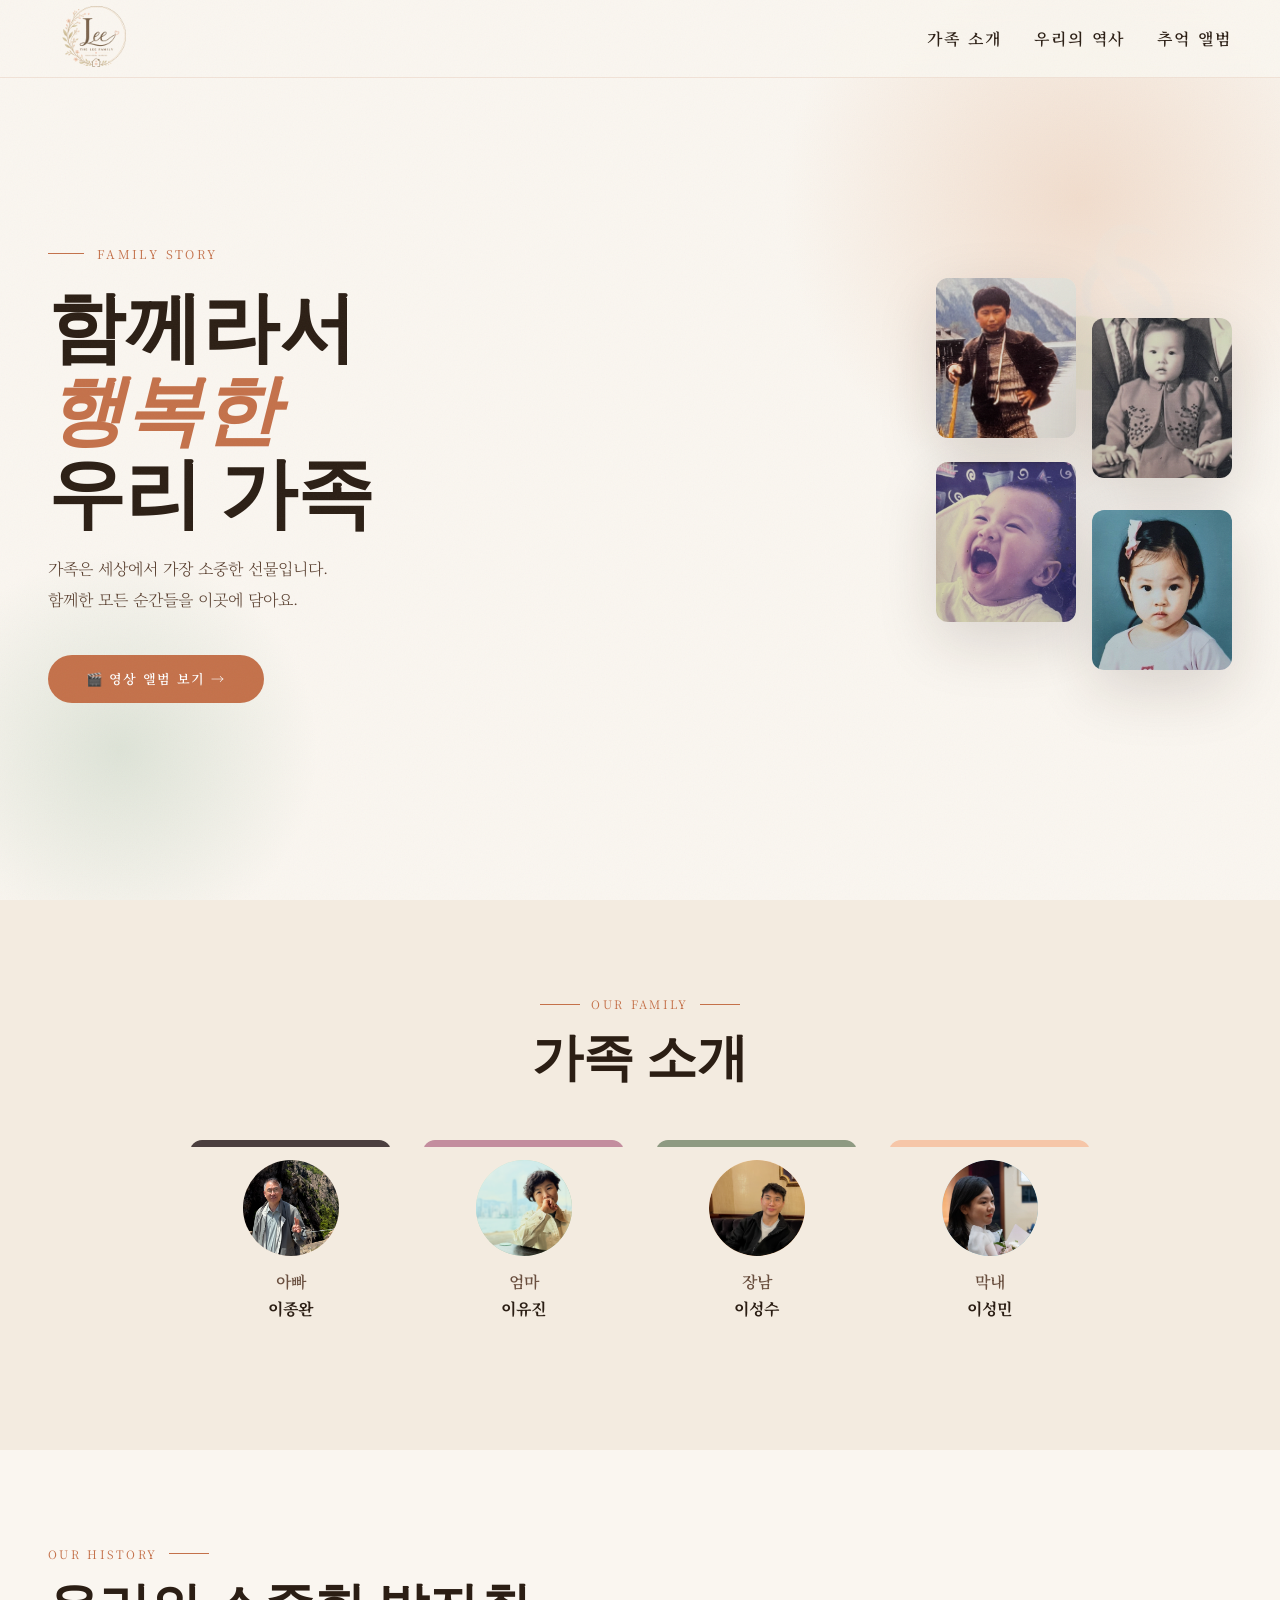
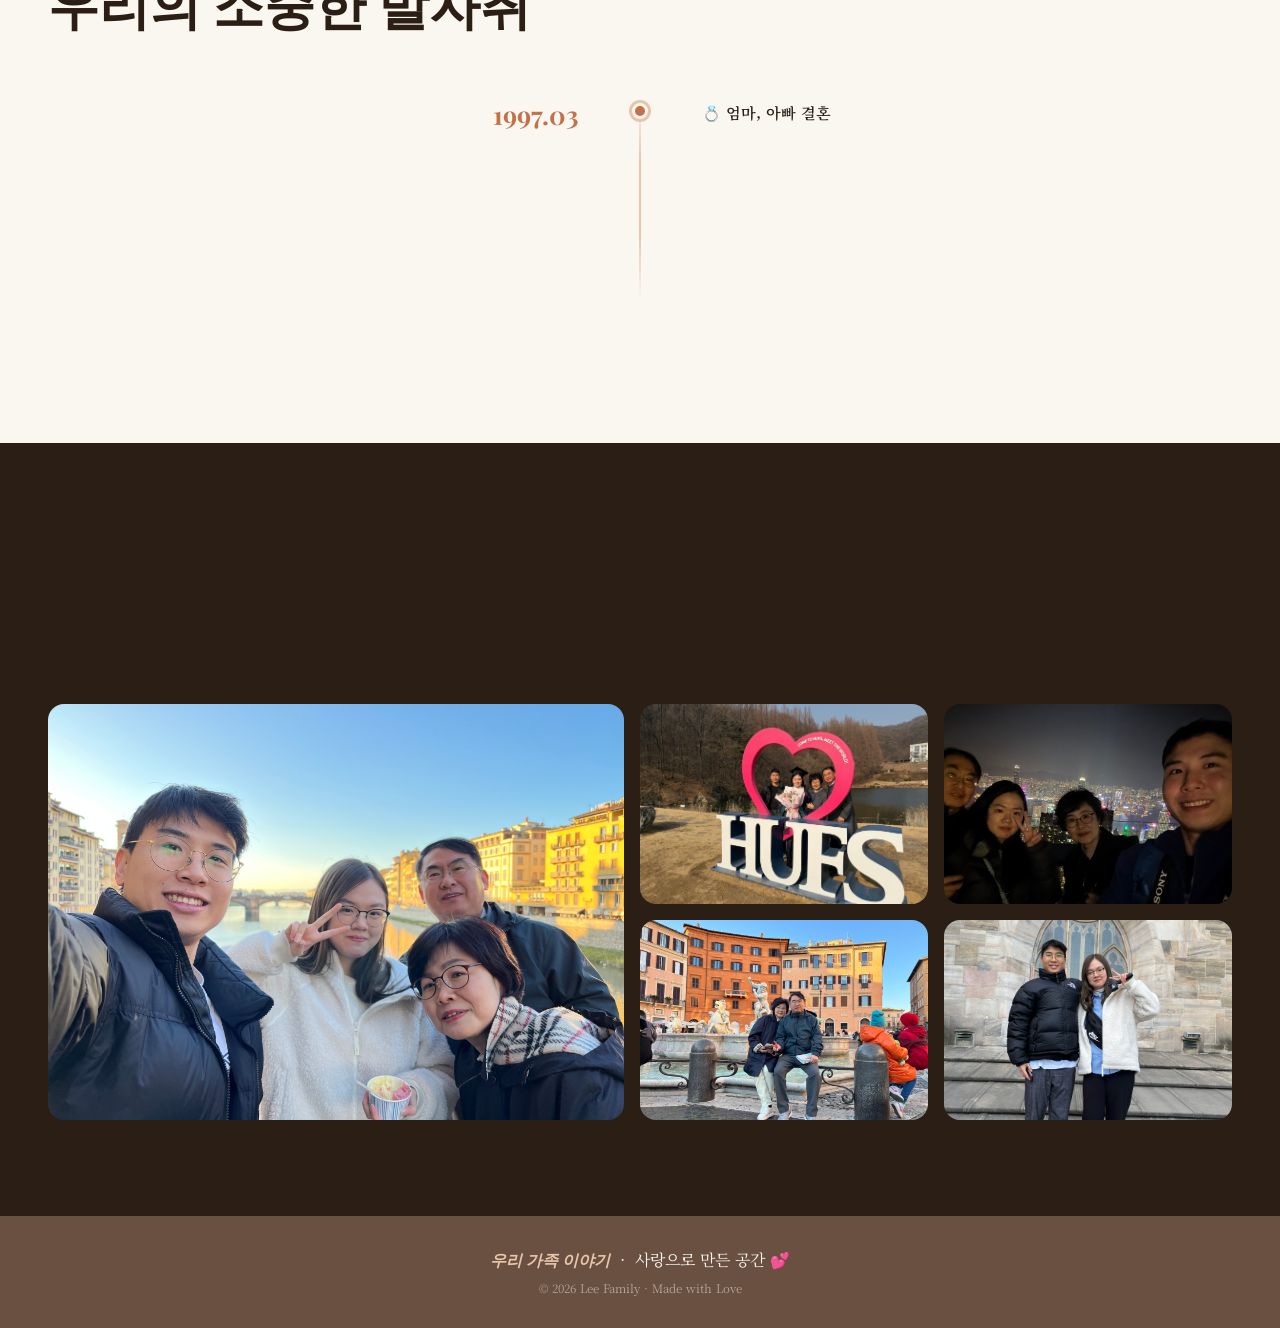
==== index.html @ 1b3b9b0c "modify mobile size" ====
<!DOCTYPE html>
<html lang="ko">
<head>
  <meta charset="UTF-8" />
  <meta name="viewport" content="width=device-width, initial-scale=1.0"/>
  <title>우리 가족 이야기</title>
  <link rel="icon" href="/img/logo2.png" type="image/png">
  <link href="https://fonts.googleapis.com/css2?family=Playfair+Display:ital,wght@0,400;0,700;1,400&family=Noto+Serif+KR:wght@300;400;600&family=DM+Serif+Display:ital@0;1&display=swap" rel="stylesheet"/>
  <link rel="stylesheet" href="./css/style.css"/>
</head>
<body>

<!-- NAV -->
<nav>
  <div class="nav-logo">
    <a href=""><img src="img/logo_outline.png" alt="우리 가족 이야기 로고" class="nav-logo-img"></a>
  </div>
  <ul class="nav-links">
    <li><a href="#members">가족 소개</a></li>
    <li><a href="#timeline">우리의 역사</a></li>
    <li><a href="#gallery">추억 앨범</a></li>
  </ul>
</nav>

<!-- HERO -->
<section id="hero">
  <div class="hero-bg-circle c1"></div>
  <div class="hero-bg-circle c2"></div>
  <span class="leaf" style="top:20%;right:5%;transform:rotate(30deg)">🍃</span>

  <div class="hero-text">
    <div class="hero-eyebrow">Family Story</div>
    <h1 class="hero-title">함께라서<br><em>행복한</em><br>우리 가족</h1>
    <p class="hero-desc">가족은 세상에서 가장 소중한 선물입니다.<br>함께한 모든 순간들을 이곳에 담아요.</p>
    <a href="album.html" class="btn-primary">🎬 영상 앨범 보기 →</a>
  </div>

  <div class="hero-visual">
    <div class="photo-card">
      <img src="img/1_young.png" alt="아빠" class="hero-photo">
    </div>
    <div class="photo-card">
      <img src="img/2_young.png" alt="엄마" class="hero-photo">
    </div>
    <div class="photo-card">
      <img src="img/3_young.png" alt="오빠" class="hero-photo">
    </div>
    <div class="photo-card">
      <img src="img/4_young.png" alt="나" class="hero-photo">
    </div>
  </div>
</section>

<!-- MEMBERS -->
<section id="members">
  <div class="members-header reveal">
    <div class="section-eyebrow">Our Family</div>
    <h2 class="section-title">가족 소개</h2>
  </div>
  <div class="members-grid">
    <div class="member-card reveal">
      <div class="member-avatar av-1">
        <img src="img/1_old.png" alt="">
      </div>
      <div class="member-role">아빠</div>
      <div class="member-name">이종완</div>
      <div class="member-bio">음악을 좋아해요 🎵</div>
    </div>
    <div class="member-card reveal">
      <div class="member-avatar av-2">
        <img src="img/2_old.png" alt="">
      </div>
      <div class="member-role">엄마</div>
      <div class="member-name">이유진</div>
      <div class="member-bio">수사극을 좋아해요 🕵🏻‍♀️</div>
    </div>
    <div class="member-card reveal">
      <div class="member-avatar av-3">
        <img src="img/3_old.png" alt="">
      </div>
      <div class="member-role">장남</div>
      <div class="member-name">이성수</div>
      <div class="member-bio">운동을 좋아해요 🥋</div>
    </div>
    <div class="member-card reveal">
      <div class="member-avatar av-4">
        <img src="img/4_old.png" alt="">
      </div>
      <div class="member-role">막내</div>
      <div class="member-name">이성민</div>
      <div class="member-bio">게임을 좋아해요 🎮</div>
    </div>
  </div>
</section>

<!-- TIMELINE -->
<section id="timeline">
  <div class="timeline-header reveal">
    <div class="section-eyebrow">Our History</div>
    <h2 class="section-title">우리의 소중한 발자취</h2>
  </div>
<div class="timeline-list">
  <div class="tl-item">
    <div class="tl-left"><div class="tl-year">1997.03</div></div>
    <div class="tl-center"><div class="tl-dot"></div></div>
    <div class="tl-right"><div class="tl-title">💍 엄마, 아빠 결혼</div></div>
  </div>

  <div class="tl-item">
    <div class="tl-left"><div class="tl-year">1997.12</div></div>
    <div class="tl-center"><div class="tl-dot"></div></div>
    <div class="tl-right"><div class="tl-title">👦🏻 이성수 탄생</div></div>
  </div>

  <div class="tl-item">
    <div class="tl-left"><div class="tl-year">2001.08</div></div>
    <div class="tl-center"><div class="tl-dot"></div></div>
    <div class="tl-right"><div class="tl-title">👧🏻 이성민 탄생</div></div>
  </div>

</div>
</section>

<!-- GALLERY -->
<section id="gallery">
  <div class="gallery-header reveal">
    <div class="section-eyebrow">Memories</div>
    <h2 class="section-title" style="color:var(--cream)">추억 앨범</h2>
    <a href="album.html" class="btn-album">🎬 영상 앨범 보기 →</a>
  </div>
  <div class="gallery-grid">
    <div class="gallery-item g1">
      <div class="gallery-ph">
        <img src="/img/family.jpeg" alt="">
      </div>
    </div>
    <div class="gallery-item g2">
      <div class="gallery-ph">
        <img src="/img/family2.jpeg" alt="">
      </div>
    </div>
    <div class="gallery-item g3">
      <div class="gallery-ph">
        <img src="/img/family3.jpeg" alt="">
      </div>
    </div>
    <div class="gallery-item g4">
      <div class="gallery-ph">
        <img src="/img/mom_dad_2.jpeg" alt="">
      </div>
    </div>
    <div class="gallery-item g5">
      <div class="gallery-ph">
        <img src="/img/bro_me.jpeg" alt="">
      </div>
    </div>
  </div>
</section>

<!-- FOOTER -->
<footer>
  <p><strong>우리 가족 이야기</strong> &nbsp;·&nbsp; 사랑으로 만든 공간 💕</p>
  <p style="margin-top:0.5rem;font-size:0.72rem;opacity:0.5">© 2026 Lee Family · Made with Love</p>
</footer>

<script src="./js/script.js"></script>
</body>
</html>
---- css/style.css ----
/* ──────────────────────────────────────────
   style.css  |  우리 가족 이야기
   ────────────────────────────────────────── */

/* ── CSS 변수 (색상 팔레트) ── */
:root {
  --cream:      #faf6f0;
  --warm:       #f3ebe0;
  --terracotta: #c4714a;
  --amber:      #d4945a;
  --forest:     #3a5c44;
  --deep:       #2b1e14;
  --blush:      #e8c4aa;
  --sage:       #8aab8e;
  --gold:       #b8924a;
}

/* ── 리셋 & 기본 ── */
*, *::before, *::after { box-sizing: border-box; margin: 0; padding: 0; }

html { scroll-behavior: smooth; }

body {
  background-color: var(--cream);
  color: var(--deep);
  font-family: 'Noto Serif KR', serif;
  overflow-x: hidden;
}

/* ── 노이즈 텍스처 오버레이 ── */
body::before {
  content: '';
  position: fixed; inset: 0;
  background-image: url("data:image/svg+xml,%3Csvg xmlns='http://www.w3.org/2000/svg' width='300' height='300'%3E%3Cfilter id='n'%3E%3CfeTurbulence type='fractalNoise' baseFrequency='0.75' numOctaves='4' stitchTiles='stitch'/%3E%3C/filter%3E%3Crect width='300' height='300' filter='url(%23n)' opacity='0.04'/%3E%3C/svg%3E");
  pointer-events: none; z-index: 9999;
}

/* ────────────────────────────────
   NAV
   ──────────────────────────────── */
nav {
  position: fixed; top: 0; left: 0; right: 0; z-index: 100;
  display: flex; align-items: center; justify-content: space-between;
  padding: 1.7rem 3rem;
  background: rgba(250,246,240,0.88);
  backdrop-filter: blur(12px);
  border-bottom: 1px solid rgba(196,113,74,0.15);
}
.nav-logo {
  display: flex;
  align-items: center;
  gap: 0.6rem;
  font-family: 'Playfair Display', serif;
  font-style: italic; font-size: 1.3rem;
  color: var(--terracotta);
  letter-spacing: 0.02em;
  height: 7px;
}
.nav-links { display: flex; gap: 2rem; list-style: none; }
.nav-links a {
  font-size: 1rem; letter-spacing: 0.12em; text-transform: uppercase;
  color: var(--deep); text-decoration: none; font-weight: 600;
  transition: color 0.3s;
}
.nav-links a:hover { color: var(--terracotta); }

.nav-logo-img {
  height: 6rem;
  width: auto;
  display: block;
  object-fit: contain;
}

/* ────────────────────────────────
   HERO
   ──────────────────────────────── */
#hero {
  min-height: 100vh;
  display: grid; grid-template-columns: 1fr 1fr;
  align-items: center;
  padding: 7rem 3rem 4rem;
  position: relative; overflow: hidden;
  gap: 4rem;
}

.hero-bg-circle {
  position: absolute;
  border-radius: 50%;
  background: radial-gradient(circle, var(--blush) 0%, transparent 70%);
  opacity: 0.5;
}
.hero-bg-circle.c1 { width: 600px; height: 600px; top: -100px; right: -100px; }
.hero-bg-circle.c2 {
  width: 400px; height: 400px; bottom: -50px; left: -80px;
  background: radial-gradient(circle, var(--sage) 0%, transparent 70%);
  opacity: 0.25;
}

.hero-text { position: relative; z-index: 2; animation: fadeUp 1s ease both; }
.hero-eyebrow {
  font-size: 0.75rem; letter-spacing: 0.2em; text-transform: uppercase;
  color: var(--terracotta); margin-bottom: 1.2rem;
  display: flex; align-items: center; gap: 0.8rem;
}
.hero-eyebrow::before {
  content: ''; display: block; width: 36px; height: 1px; background: var(--terracotta);
}
.hero-title {
  font-family: 'Playfair Display', serif;
  font-size: clamp(3rem, 6vw, 5.5rem);
  line-height: 1.08; font-weight: 700;
  margin-bottom: 1.5rem;
}
.hero-title em { color: var(--terracotta); font-style: italic; }
.hero-desc {
  font-size: 1rem; line-height: 1.9; color: #5a4030;
  max-width: 420px; margin-bottom: 2.5rem; font-weight: 300;
}

.btn-primary {
  display: inline-block;
  padding: 0.9rem 2.4rem;
  background: var(--terracotta); color: white;
  border-radius: 100px; font-size: 0.82rem;
  letter-spacing: 0.1em; text-transform: uppercase;
  text-decoration: none; font-weight: 600;
  transition: background 0.3s, transform 0.2s;
}
.btn-primary:hover { background: var(--deep); transform: translateY(-2px); }

/* 사진의 세로 포커스 조정: 얼굴이 잘리지 않도록 이미지 위치를 약간 위로 당깁니다 */
.hero-visual .hero-photo,
.photo-card img {
  object-fit: cover;
  object-position: center 10%;
  transition: object-position 0.25s ease;
}
/* hero-visual 이미지 스타일 */
.hero-visual .photo-card { overflow: hidden; border-radius: 12px; }
.hero-visual .hero-photo {
  display: block;
  width: 100%;
  height: 100%;
  /* object-fit: cover; */
  max-height: 160px; /* 네비/레이아웃에 맞춰 조정 */
}
/* 필요하면 card 크기 조정 (예) */
.hero-visual .photo-card { width: 140px; height: 160px; }
@media (max-width:600px){
  .hero-visual .photo-card{ width: 110px; height: 130px; }
}
/* 히어로 사진 그리드 */
.hero-visual {
  position: relative; z-index: 2;
  animation: fadeUp 1s 0.2s ease both;
  display: grid; grid-template-columns: 1fr 1fr; gap: 1rem;
  max-width: 480px; justify-self: end;
}
.photo-card {
  border-radius: 20px; overflow: hidden;
  aspect-ratio: 3/4;
  position: relative;
  box-shadow: 0 20px 60px rgba(43,30,20,0.15);
}
.photo-card:nth-child(2) { margin-top: 2.5rem; }
.photo-card:nth-child(3) { margin-top: -2rem; }
.photo-card:nth-child(4) { margin-top: 1rem; }

.photo-placeholder {
  width: 100%; height: 100%;
  display: flex; flex-direction: column;
  align-items: center; justify-content: center;
  gap: 0.5rem; padding: 1rem; text-align: center;
  cursor: pointer; transition: transform 0.3s;
}
.photo-placeholder:hover { transform: scale(1.02); }
.photo-placeholder .icon { font-size: 2rem; }
.photo-placeholder .label {
  font-size: 0.72rem; letter-spacing: 0.1em;
  text-transform: uppercase; color: rgba(255,255,255,0.85);
  font-weight: 600;
}

.pc-1 { background: linear-gradient(145deg, #c4714a, #d4945a); }
.pc-2 { background: linear-gradient(145deg, #3a5c44, #8aab8e); }
.pc-3 { background: linear-gradient(145deg, #b8924a, #e8c4aa); }
.pc-4 { background: linear-gradient(145deg, #8aab8e, #3a5c44); }

.photo-card input[type="file"] {
  position: absolute; inset: 0; opacity: 0; cursor: pointer; z-index: 3;
}
.photo-card img {
  position: absolute; inset: 0; width: 100%; height: 100%; object-fit: cover;
}

/* ────────────────────────────────
   섹션 공통
   ──────────────────────────────── */
section { padding: 6rem 3rem; }

.section-eyebrow {
  font-size: 0.72rem; letter-spacing: 0.2em; text-transform: uppercase;
  color: var(--terracotta); margin-bottom: 0.8rem;
  display: flex; align-items: center; gap: 0.7rem;
}
.section-eyebrow::after {
  content: ''; flex: 1; max-width: 40px; height: 1px; background: var(--terracotta);
}
.section-title {
  font-family: 'Playfair Display', serif;
  font-size: clamp(2rem, 4vw, 3.2rem); font-weight: 700;
  line-height: 1.15; margin-bottom: 1rem;
}

/* ────────────────────────────────
   MEMBERS (가족 소개)
   ──────────────────────────────── */
#members { background: var(--warm); }

.members-header { text-align: center; margin-bottom: 3.5rem; }
.members-header .section-eyebrow { justify-content: center; }
.members-header .section-eyebrow::after,
.members-header .section-eyebrow::before {
  content: ''; flex: 1; max-width: 40px; height: 1px; background: var(--terracotta);
}

.members-grid {
  display: grid; grid-template-columns: repeat(auto-fit, minmax(200px, 1fr));
  gap: 2rem; max-width: 900px; margin: 0 auto;
}

/* 멤버 카드: 사진으로 대체, hover 시 설명(여기서는 .member-bio)을 아래에서 슬라이드 업하여 표시 */
.member-card { position: relative; overflow: hidden; border-radius: 12px; padding: 1.25rem 1rem 1.5rem; transition: transform .18s ease; }
.member-avatar {
  width: 96px;
  height: 96px;
  border-radius: 50%;
  margin: 0 auto 0.9rem;
  position: relative;
  overflow: hidden;
  display: flex;
  align-items: center;
  justify-content: center;
}

.member-avatar img {
  position: absolute;
  inset: 0;
  width: 100%;
  height: 100%;
  object-fit: cover;
  /* 얼굴이 잘리지 않도록 세로 포지션을 아래로 이동 */
  object-position: center 62%;
  transition: object-position .25s ease;
}

/* 모바일 조정 */
@media (max-width: 600px) {
  .member-avatar { width: 76px; height: 76px; }
  .member-avatar img { object-position: center 60%; }
}
/* 설명 오버레이 (숨김 상태에서 hover 시 나타남) */
.member-bio {
  position: absolute;
  left: 0;
  right: 0;
  bottom: 0;
  background: linear-gradient(180deg, rgba(255,255,255,0.98), rgba(255,255,255,0.95));
  color: #4a3020;
  padding: 1rem;
  font-size: 0.9rem;
  line-height: 1.5;
  transform: translateY(100%);
  opacity: 0;
  transition: transform .25s ease, opacity .25s ease;
  pointer-events: auto;
  box-shadow: 0 -8px 24px rgba(43,30,20,0.06);
}

/* Hover 동작 */
.member-card:hover { transform: translateY(-6px); }
.member-card:hover .member-bio { transform: translateY(0); opacity: 1; }

/* member-role / member-name 위치 조정 (기존 스타일과 충돌하면 필요에 따라 조정) */
.member-role { text-align: center; font-weight: 600; color: #6a5040; margin-bottom: 0.25rem; }
.member-name { text-align: center; font-weight: 700; margin-bottom: 0.6rem; }

/* 모바일/작은 화면 조정 */
@media (max-width: 600px) {
  .member-avatar { width: 72px; height: 72px; }
  .member-bio { font-size: 0.85rem; padding: 0.85rem; }
}
.member-card::before {
  content: ''; 
  position: absolute; 
  top: 0; 
  left: 0; 
  right: 0; 
  height: 7px;
}
.member-card:nth-child(1)::before { background: #4B3F3F; }
.member-card:nth-child(2)::before { background: #C38D9E; }
.member-card:nth-child(3)::before { background: #8E9A82; }
.member-card:nth-child(4)::before { background: #F6C6A8; }
.member-card:hover { transform: translateY(-8px); box-shadow: 0 20px 60px rgba(43,30,20,0.14); }


.av-1 { background: linear-gradient(135deg, #f3ebe0, #e8c4aa); }
.av-2 { background: linear-gradient(135deg, #d4f0da, #8aab8e); }
.av-3 { background: linear-gradient(135deg, #fde8d0, #d4945a); }
.av-4 { background: linear-gradient(135deg, #d0e8f0, #7aabb8); }

/* ────────────────────────────────
   TIMELINE (우리의 발자취)
   ──────────────────────────────── */
#timeline { position: relative; }
.timeline-header { margin-bottom: 4rem; }

.timeline-list { position: relative; max-width: 700px; margin: 0 auto; }
.timeline-list::before {
  content: ''; position: absolute; left: 50%; top: 0; bottom: 0;
  width: 2px;
  background: linear-gradient(to bottom, transparent, var(--blush), var(--blush), transparent);
  transform: translateX(-50%);
}

.tl-item {
  display: grid; grid-template-columns: 1fr 60px 1fr;
  align-items: start; margin-bottom: 3rem;
  opacity: 0; transform: translateY(24px);
  transition: opacity 0.5s ease, transform 0.5s ease;
  will-change: opacity, transform;
}
.tl-item.in-view,
.tl-item.visible { opacity: 1; transform: translateY(0); }

.tl-left  { text-align: right; padding-right: 2rem; padding-top: 0.3rem; }
.tl-right { padding-left: 2rem; padding-top: 0.3rem; }

.tl-center { display: flex; align-items: flex-start; justify-content: center; padding-top: 0.2rem; }
.tl-dot {
  width: 16px; height: 16px; border-radius: 50%;
  background: var(--terracotta); border: 3px solid var(--cream);
  box-shadow: 0 0 0 3px var(--blush); flex-shrink: 0; margin-top: 0.2rem;
}

.tl-year  { font-family: 'Playfair Display', serif; font-size: 1.6rem; font-weight: 700; color: var(--terracotta); line-height: 1; margin-bottom: 0.3rem; }
.tl-title { font-weight: 600; font-size: 0.95rem; margin-bottom: 0.4rem; }
.tl-desc  { font-size: 0.82rem; color: #6a5040; line-height: 1.7; font-weight: 300; }

@media (prefers-reduced-motion: reduce) {
  .tl-item { transition: none; transform: none; opacity: 1; }
}

/* ────────────────────────────────
   GALLERY (추억 앨범)
   ──────────────────────────────── */
#gallery { background: var(--deep); color: var(--cream); }
#gallery .section-eyebrow { color: var(--blush); }
#gallery .section-eyebrow::after { background: var(--blush); }

/* 영상 앨범 링크 버튼 */
.btn-album {
  display: inline-flex; align-items: center; gap: 0.4rem;
  padding: 0.55rem 1.4rem;
  margin-bottom: 1.5rem;
  border: 1.5px solid var(--blush); border-radius: 100px;
  color: var(--blush); font-size: 0.78rem;
  letter-spacing: 0.08em; text-decoration: none; font-weight: 600;
  transition: background 0.25s, color 0.25s, transform 0.2s;
  white-space: nowrap;
}
.btn-album:hover {
  background: var(--blush); color: var(--deep);
  transform: translateY(-2px);
}

.gallery-grid {
  display: grid;
  grid-template-columns: 2fr 1fr 1fr;
  grid-template-rows: 200px 200px;
  gap: 1rem;
}
.gallery-item {
  border-radius: 16px; overflow: hidden;
  position: relative;
}
.gallery-item:first-child { grid-row: 1 / 3; }

.gallery-ph {
  width: 100%; height: 100%;
  display: flex; flex-direction: column;
  align-items: center; justify-content: center; gap: 0.6rem;
  color: rgba(250,246,240,0.6); font-size: 0.75rem;
  letter-spacing: 0.1em; text-transform: uppercase; font-weight: 600;
}

/* g2 이미지: 좌/우(및 상/하) 위치를 변수로 제어 */
.gallery-item.g2 {
  --g2-pos-x: 70%; /* 기본 가로 위치 (left:0% / center:50% / right:100%) */
  --g2-pos-y: 70%;  /* 기본 세로 위치 (0% 위쪽 / 100% 아래쪽) */
}
.gallery-item.g2 img {
  object-position: var(--g2-pos-x) var(--g2-pos-y);
  transition: object-position .25s ease, transform .25s ease;
}

/* g3 이미지: 좌/우(및 상/하) 위치를 변수로 제어 */
.gallery-item.g3 {
  --g3-pos-x: 100%; /* 기본 가로 위치 (left:0% / center:50% / right:100%) */
  --g3-pos-y: 70%;  /* 기본 세로 위치 (0% 위쪽 / 100% 아래쪽) */
}
.gallery-item.g3 img {
  object-position: var(--g3-pos-x) var(--g3-pos-y);
  transition: object-position .25s ease, transform .25s ease;
}

.gallery-item.g4 {
  --g3-pos-x: 100%; /* 기본 가로 위치 (left:0% / center:50% / right:100%) */
  --g3-pos-y: 70%;  /* 기본 세로 위치 (0% 위쪽 / 100% 아래쪽) */
}
.gallery-item.g4 img {
  object-position: var(--g4-pos-x) var(--g4-pos-y);
  transition: object-position .25s ease, transform .25s ease;
}

.gallery-item.g5 {
  --g3-pos-x: 100%; /* 기본 가로 위치 (left:0% / center:50% / right:100%) */
  --g3-pos-y: 40%;  /* 기본 세로 위치 (0% 위쪽 / 100% 아래쪽) */
}
.gallery-item.g5 img {
  object-position: var(--g5-pos-x) var(--g5-pos-y);
  transition: object-position .25s ease, transform .25s ease;
}
/* 호버 약간 확대(선택) */
.gallery-item.g2:hover img { transform: scale(1.04); }
.gallery-item.g3:hover img { transform: scale(1.04); }
.gallery-item.g4:hover img { transform: scale(1.04); }
.gallery-item.g5:hover img { transform: scale(1.04); }

.gallery-item img { position: absolute; inset: 0; width: 100%; height: 100%; object-fit: cover; }

/* ────────────────────────────────
   FOOTER
   ──────────────────────────────── */
/* footer 색상 변경 */
footer {
  background: #6a5040; /* 원하면 다른 색으로 변경: #6a5040 등 */
  color: var(--cream);
  padding: 2rem 3rem;
  text-align: center;
  transition: background .2s ease, color .2s ease;
}
footer p { margin: 0; color: inherit; }
footer a { color: rgba(255,255,255,0.95); text-decoration: underline; }
footer strong { color: var(--blush); font-family: 'Playfair Display', serif; font-style: italic; }

/* ────────────────────────────────
   애니메이션
   ──────────────────────────────── */
@keyframes fadeUp {
  from { opacity: 0; transform: translateY(24px); }
  to   { opacity: 1; transform: translateY(0); }
}

.reveal {
  opacity: 0; transform: translateY(24px);
  transition: opacity 0.6s, transform 0.6s;
}
.reveal.visible { opacity: 1; transform: none; }

/* ────────────────────────────────
   장식 요소
   ──────────────────────────────── */
.leaf {
  position: absolute; opacity: 0.06; pointer-events: none;
  font-size: clamp(80px, 15vw, 160px);
  user-select: none;
}

/* ────────────────────────────────
   반응형 (모바일)
   ──────────────────────────────── */
@media (max-width: 768px) {
  nav { 
    padding: 2.2rem 1.5rem 2rem 1.5rem; 
  }
  .nav-links { display: none; }

  #hero { grid-template-columns: 1fr; padding: 6rem 1.5rem 3rem; gap: 2rem; }
  .hero-visual { justify-self: center; max-width: 340px; }

  section { padding: 4rem 1.5rem; }

    /* ── 갤러리 헤더: 제목 + 버튼 나란히 ── */
  .gallery-header {
    display: flex;
    flex-wrap: wrap;
    align-items: center;
    gap: 0.8rem;
    margin-bottom: 1.5rem;
  }
  .gallery-header .section-title {
    margin-bottom: 0;   /* 기본 하단 여백 제거 */
  }
  .btn-album {
    margin-bottom: 0;   /* 기본 하단 여백 제거 */
  }

  /* ── 갤러리: g1만 표시 ── */
  .gallery-grid {
    display: block;     /* grid 해제 */
  }
  .gallery-item {
    display: none;      /* 전부 숨기고 */
  }
  .gallery-item.g1 {
    display: block;     /* g1만 표시 */
    height: 260px;      /* 고정 높이 */
    border-radius: 16px;
  }
  .gallery-item:first-child {
    grid-row: auto;     /* 기존 grid-row 초기화 */
  }

  .timeline-list::before { left: 7px; transform: none; }
  .tl-item {
    display: flex;
    flex-direction: column;
    position: relative;
    padding-left: 2.4rem;
    margin-bottom: 2.2rem;
  }

  .tl-center {
    position: absolute;
    left: 0; top: 3px;
    padding: 0;
  }
  .tl-left  { order: 1; text-align: left; padding: 0; }
  .tl-right { order: 2; text-align: left; padding: 0; }
}
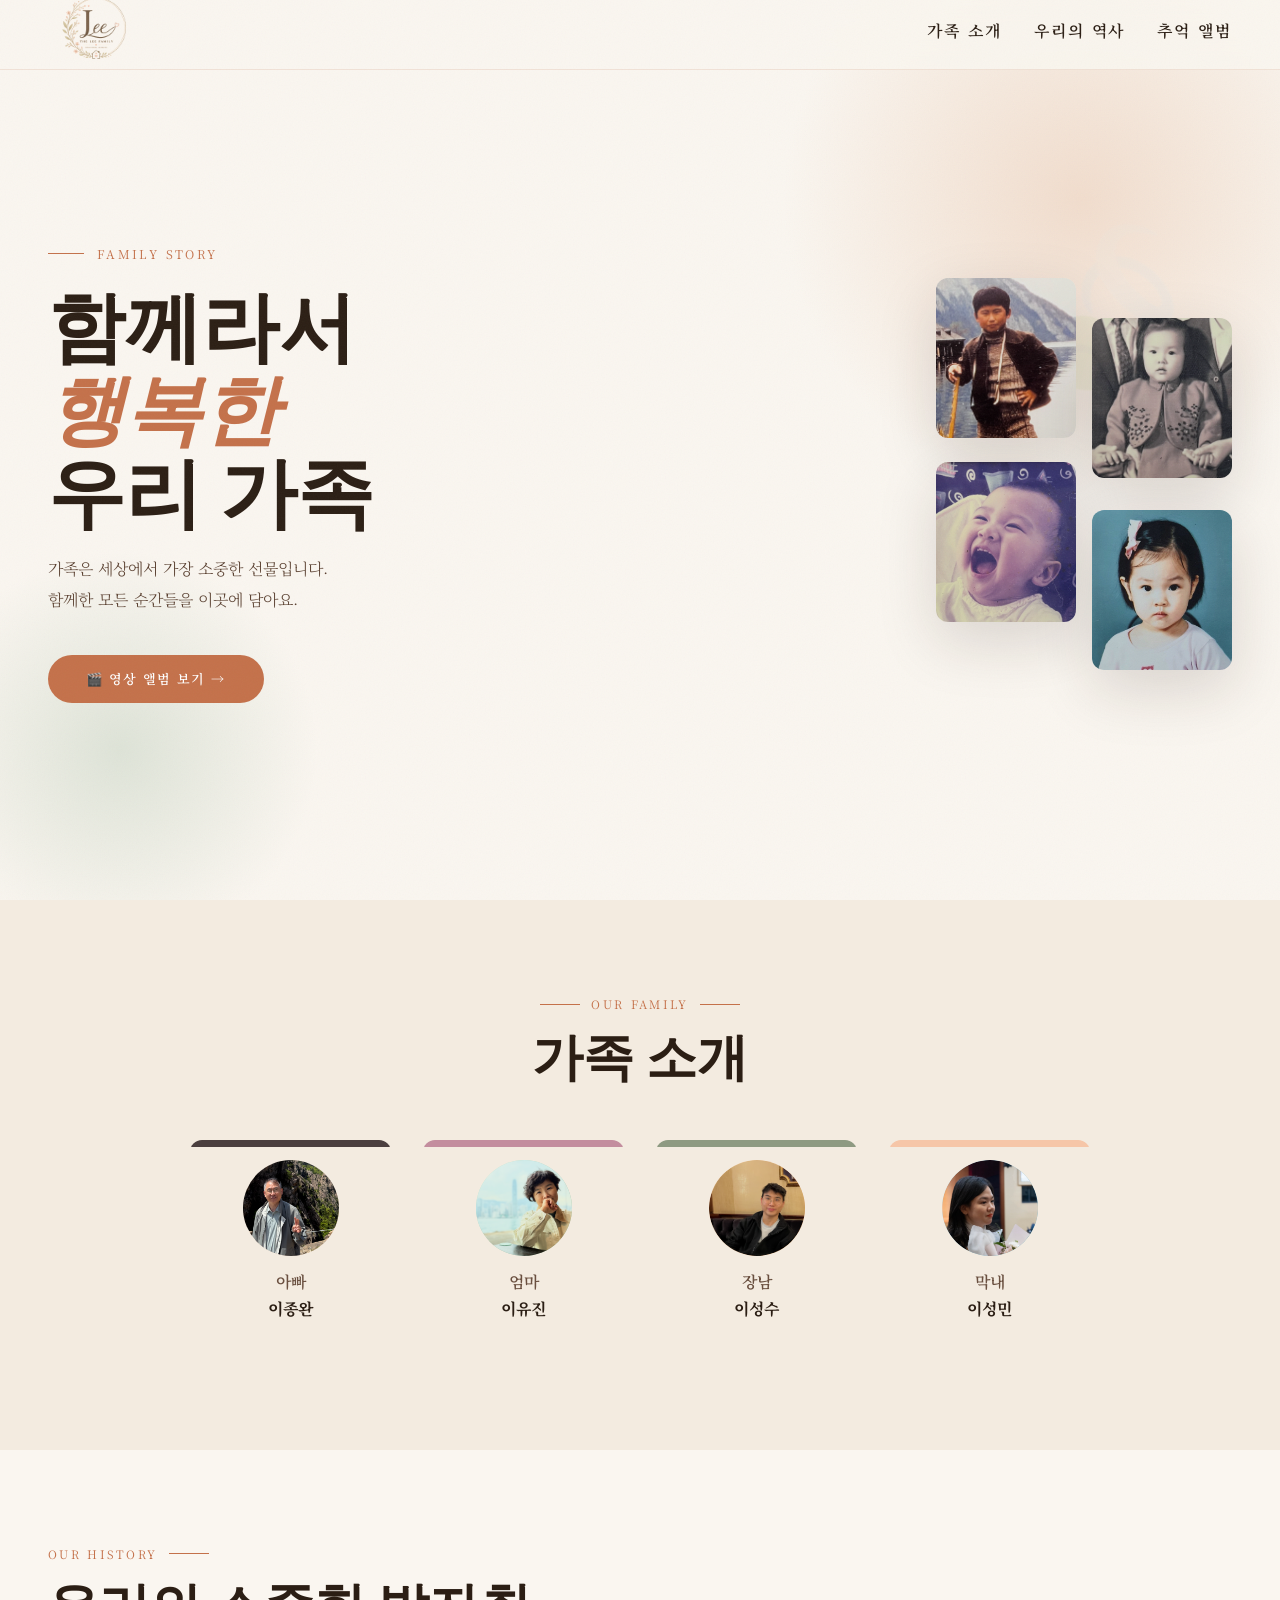
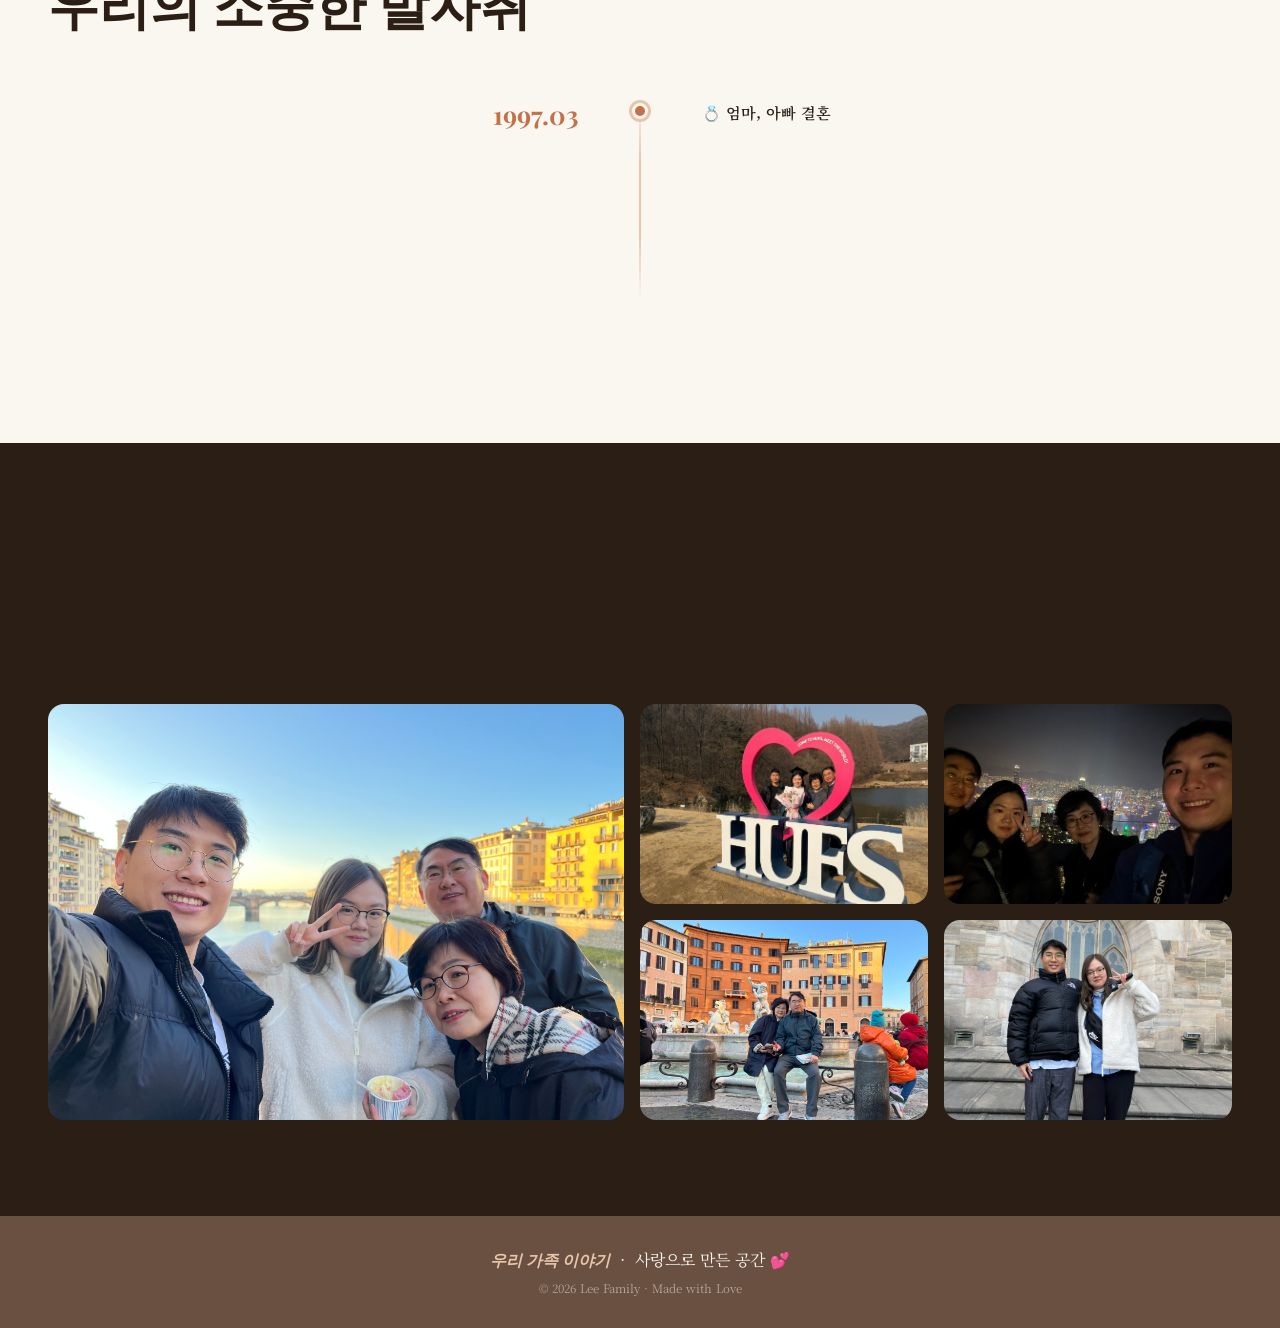
==== commit 61d69aac: "modify safe area part" ====
--- a/index.html
+++ b/index.html
@@ -2,7 +2,7 @@
 <html lang="ko">
 <head>
   <meta charset="UTF-8" />
-  <meta name="viewport" content="width=device-width, initial-scale=1.0"/>
+  <meta name="viewport" content="width=device-width, initial-scale=1.0, viewport-fit=cover"/>
   <title>우리 가족 이야기</title>
   <link rel="icon" href="/img/logo2.png" type="image/png">
   <link href="https://fonts.googleapis.com/css2?family=Playfair+Display:ital,wght@0,400;0,700;1,400&family=Noto+Serif+KR:wght@300;400;600&family=DM+Serif+Display:ital@0;1&display=swap" rel="stylesheet"/>
--- a/css/style.css
+++ b/css/style.css
@@ -45,6 +45,11 @@
   background: rgba(250,246,240,0.88);
   backdrop-filter: blur(12px);
   border-bottom: 1px solid rgba(196,113,74,0.15);
+
+    /* Safe Area 대응 추가 */
+  padding-top: max(1.2rem, env(safe-area-inset-top));
+  padding-left:  max(3rem,  env(safe-area-inset-left));
+  padding-right: max(3rem,  env(safe-area-inset-right));
 }
 .nav-logo {
   display: flex;
@@ -484,6 +489,7 @@
 @media (max-width: 768px) {
   nav { 
     padding: 2.2rem 1.5rem 2rem 1.5rem; 
+    top: 0;
   }
   .nav-links { display: none; }
 
@@ -539,4 +545,4 @@
   }
   .tl-left  { order: 1; text-align: left; padding: 0; }
   .tl-right { order: 2; text-align: left; padding: 0; }
-}
+}
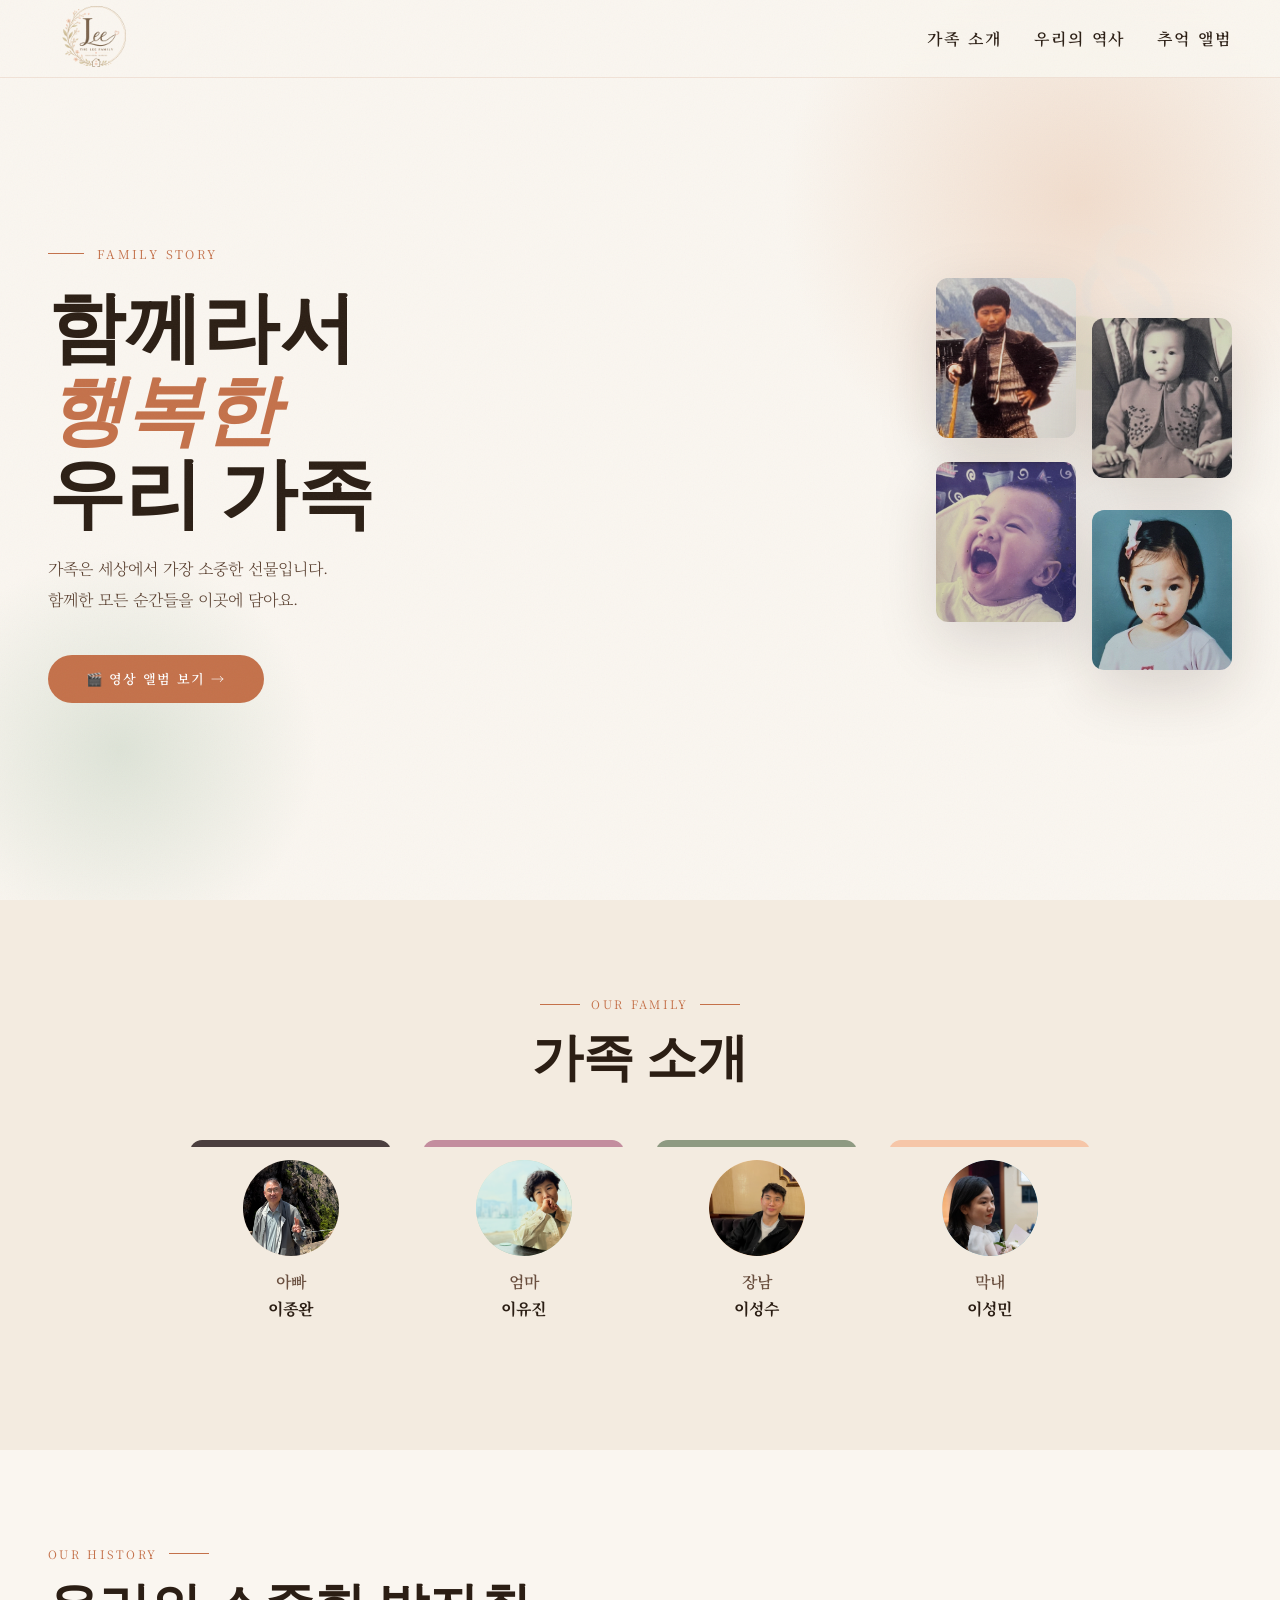
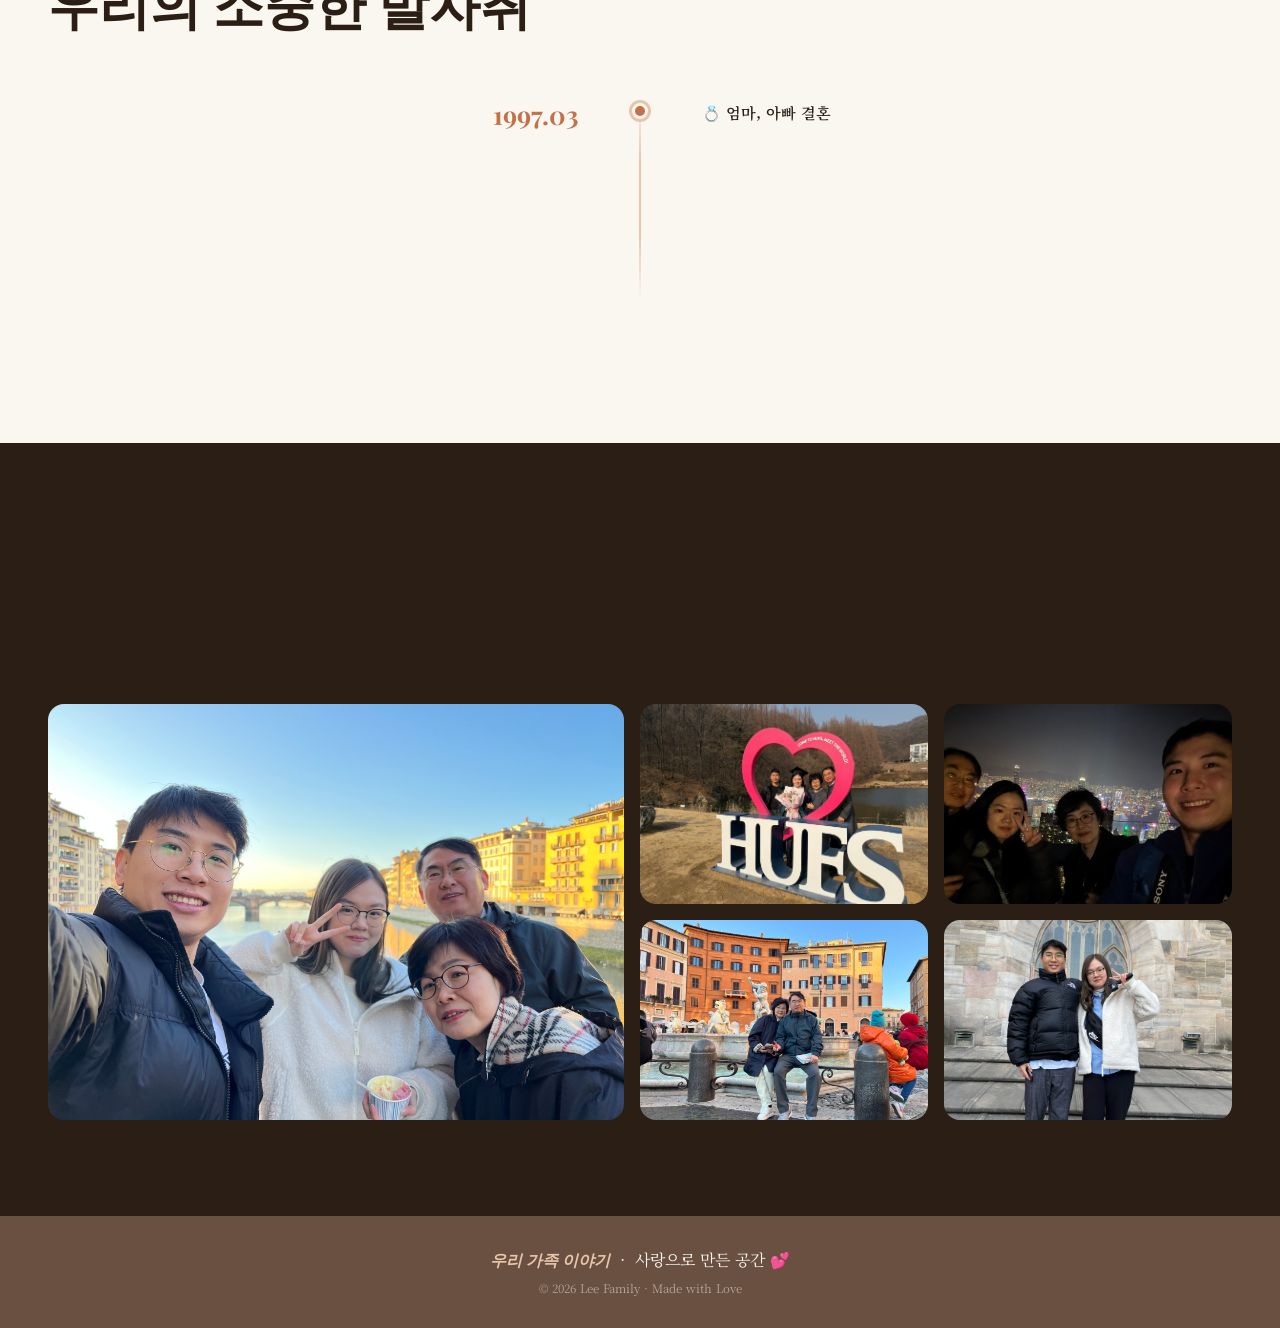
==== commit e3543e28: "modify 360px" ====
--- a/index.html
+++ b/index.html
@@ -72,7 +72,7 @@
       </div>
       <div class="member-role">엄마</div>
       <div class="member-name">이유진</div>
-      <div class="member-bio">수사극을 좋아해요 🕵🏻‍♀️</div>
+      <div class="member-bio">스릴러를 좋아해요 🕵🏻‍♀️</div>
     </div>
     <div class="member-card reveal">
       <div class="member-avatar av-3">
--- a/css/style.css
+++ b/css/style.css
@@ -45,11 +45,6 @@
   background: rgba(250,246,240,0.88);
   backdrop-filter: blur(12px);
   border-bottom: 1px solid rgba(196,113,74,0.15);
-
-    /* Safe Area 대응 추가 */
-  padding-top: max(1.2rem, env(safe-area-inset-top));
-  padding-left:  max(3rem,  env(safe-area-inset-left));
-  padding-right: max(3rem,  env(safe-area-inset-right));
 }
 .nav-logo {
   display: flex;
@@ -487,9 +482,11 @@
    반응형 (모바일)
    ──────────────────────────────── */
 @media (max-width: 768px) {
-  nav { 
+  nav {
     padding: 2.2rem 1.5rem 2rem 1.5rem; 
     top: 0;
+    position: fixed;
+    padding-top: max(2.2rem, env(safe-area-inset-top));
   }
   .nav-links { display: none; }
 
@@ -545,4 +542,50 @@
   }
   .tl-left  { order: 1; text-align: left; padding: 0; }
   .tl-right { order: 2; text-align: left; padding: 0; }
+}
+
+/* ── 360px 이하 초소형 모바일 ── */
+@media (max-width: 380px) {
+
+  nav {
+    padding: 2.2rem 1.5rem 2rem 1.5rem; 
+    top: 0;
+    position: fixed;
+    padding-top: max(0.8rem, env(safe-area-inset-top));
+  }
+  .nav-links { display: none; }
+
+  /* 히어로 */
+  .hero-title { font-size: 2.4rem; }
+  .hero-desc  { font-size: 0.88rem; }
+  .hero-visual { max-width: 100%; }
+  .photo-card { border-radius: 14px; }
+
+  /* 가족 소개 */
+  .members-grid {
+    grid-template-columns: 1fr 1fr; /* 4개 → 2열 */
+    gap: 1rem;
+  }
+  .member-card { padding: 1.4rem 1rem; }
+  .member-name { font-size: 1.05rem; }
+  .member-bio  { font-size: 0.75rem; }
+
+  /* 타임라인 */
+  .tl-year  { font-size: 1.1rem; }
+  .tl-title { font-size: 0.85rem; }
+
+  /* 갤러리 */
+  .gallery-item.g1 { height: 210px; }
+  .gallery-header {
+    flex-direction: row;     /* column → row로 변경 */
+    align-items: center;
+    flex-wrap: wrap;         /* 너무 좁으면 자동 줄바꿈 */
+    gap: 0.6rem;
+  }
+
+  /* 섹션 여백 */
+  section { padding: 3rem 1.2rem; }
+
+  /* 푸터 */
+  footer { padding: 2rem 1.2rem; font-size: 0.72rem; }
 }
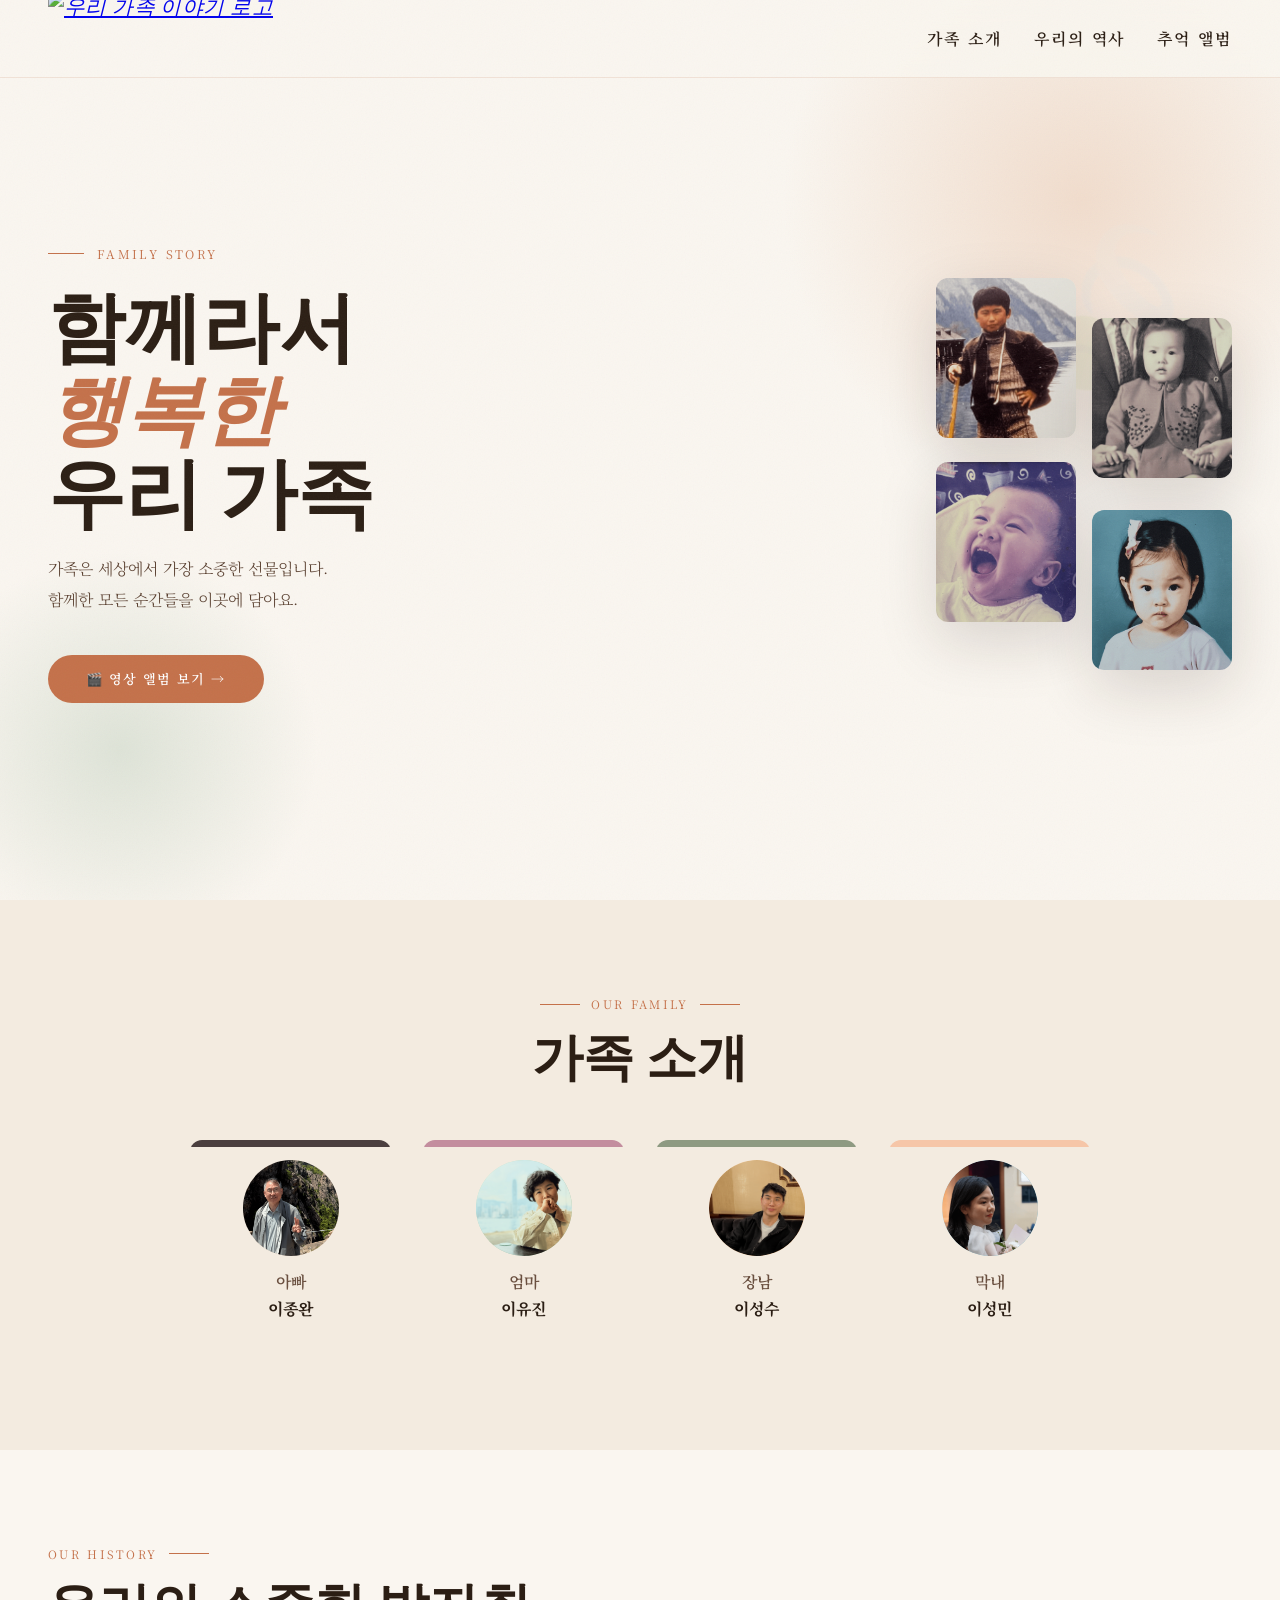
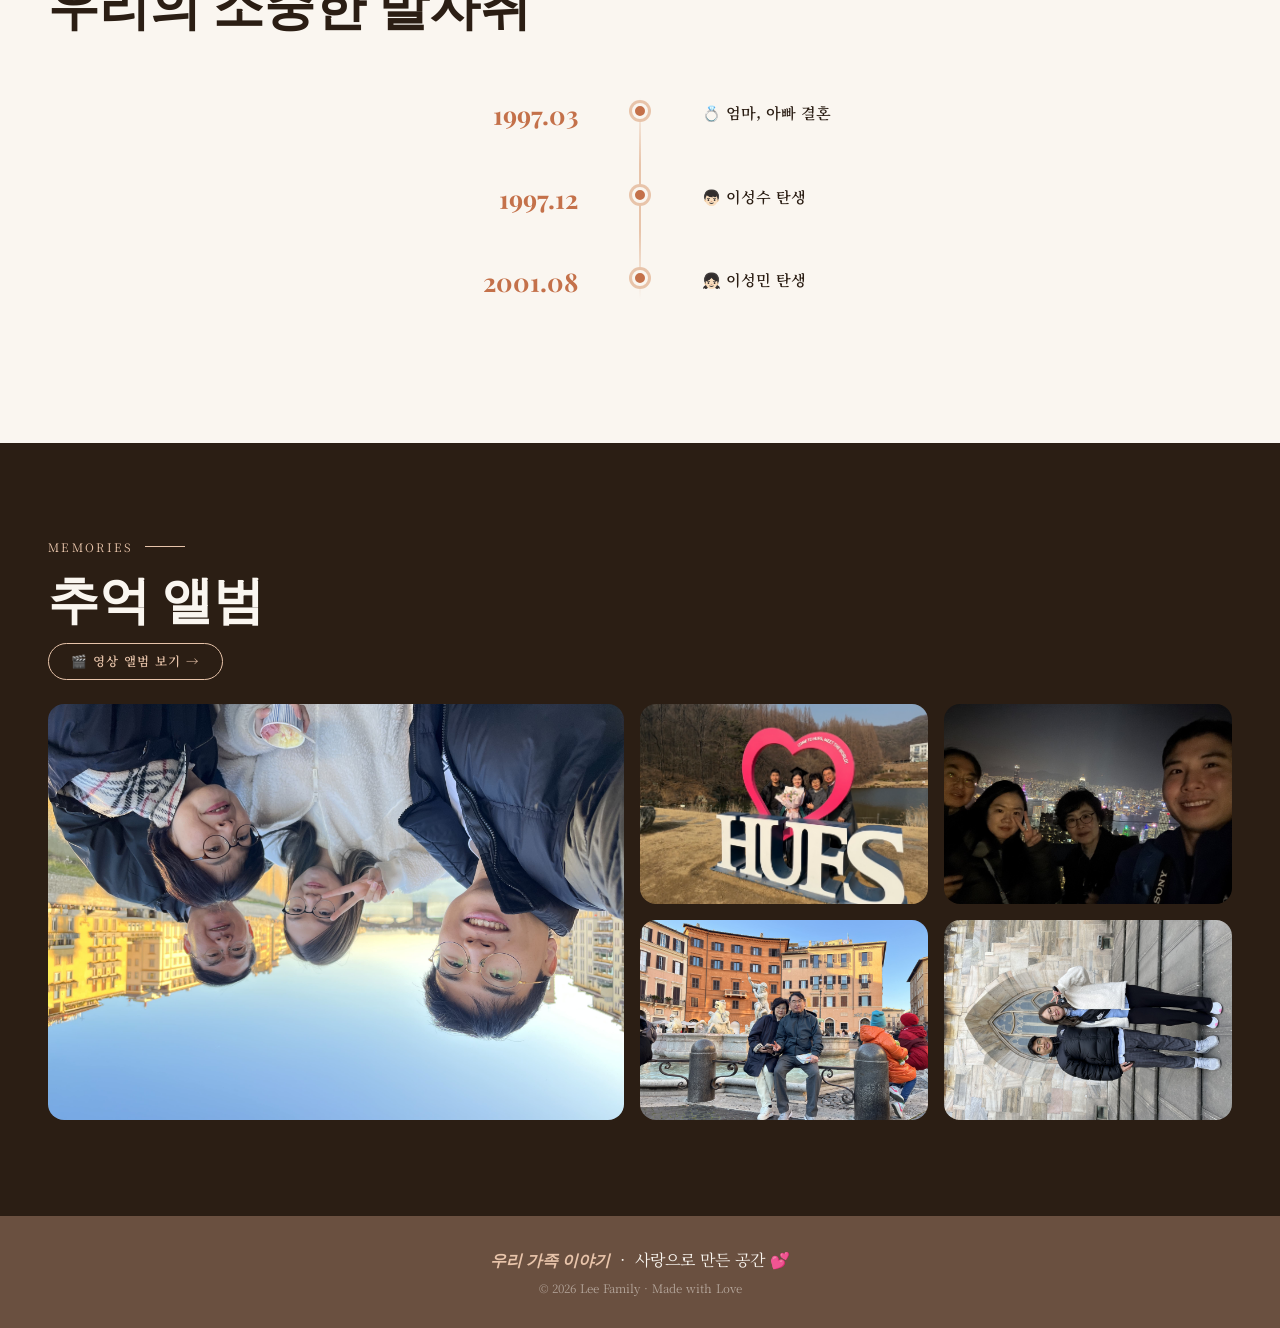
==== commit 3fe6df73: "compressed img" ====
--- a/index.html
+++ b/index.html
@@ -13,7 +13,7 @@
 <!-- NAV -->
 <nav>
   <div class="nav-logo">
-    <a href=""><img src="img/logo_outline.png" alt="우리 가족 이야기 로고" class="nav-logo-img"></a>
+    <a href="#hero"><img src="img/compressed/logo_outline.png" alt="우리 가족 이야기 로고" class="nav-logo-img"></a>
   </div>
   <ul class="nav-links">
     <li><a href="#members">가족 소개</a></li>
@@ -37,16 +37,16 @@
 
   <div class="hero-visual">
     <div class="photo-card">
-      <img src="img/1_young.png" alt="아빠" class="hero-photo">
+      <img src="img/compressed/1_young.png" alt="아빠" class="hero-photo">
     </div>
     <div class="photo-card">
-      <img src="img/2_young.png" alt="엄마" class="hero-photo">
+      <img src="img/compressed/2_young.png" alt="엄마" class="hero-photo">
     </div>
     <div class="photo-card">
-      <img src="img/3_young.png" alt="오빠" class="hero-photo">
+      <img src="img/compressed/3_young.png" alt="오빠" class="hero-photo">
     </div>
     <div class="photo-card">
-      <img src="img/4_young.png" alt="나" class="hero-photo">
+      <img src="img/compressed/4_young.png" alt="나" class="hero-photo">
     </div>
   </div>
 </section>
@@ -60,7 +60,7 @@
   <div class="members-grid">
     <div class="member-card reveal">
       <div class="member-avatar av-1">
-        <img src="img/1_old.png" alt="">
+        <img src="img/compressed/1_old.png" alt="">
       </div>
       <div class="member-role">아빠</div>
       <div class="member-name">이종완</div>
@@ -68,7 +68,7 @@
     </div>
     <div class="member-card reveal">
       <div class="member-avatar av-2">
-        <img src="img/2_old.png" alt="">
+        <img src="img/compressed/2_old.png" alt="">
       </div>
       <div class="member-role">엄마</div>
       <div class="member-name">이유진</div>
@@ -76,7 +76,7 @@
     </div>
     <div class="member-card reveal">
       <div class="member-avatar av-3">
-        <img src="img/3_old.png" alt="">
+        <img src="img/compressed/3_old.png" alt="">
       </div>
       <div class="member-role">장남</div>
       <div class="member-name">이성수</div>
@@ -84,7 +84,7 @@
     </div>
     <div class="member-card reveal">
       <div class="member-avatar av-4">
-        <img src="img/4_old.png" alt="">
+        <img src="img/compressed/4_old.png" alt="">
       </div>
       <div class="member-role">막내</div>
       <div class="member-name">이성민</div>
@@ -99,26 +99,25 @@
     <div class="section-eyebrow">Our History</div>
     <h2 class="section-title">우리의 소중한 발자취</h2>
   </div>
-<div class="timeline-list">
-  <div class="tl-item">
-    <div class="tl-left"><div class="tl-year">1997.03</div></div>
-    <div class="tl-center"><div class="tl-dot"></div></div>
-    <div class="tl-right"><div class="tl-title">💍 엄마, 아빠 결혼</div></div>
+  <div class="timeline-list">
+    <div class="tl-item">
+      <div class="tl-left"><div class="tl-year">1997.03</div></div>
+      <div class="tl-center"><div class="tl-dot"></div></div>
+      <div class="tl-right"><div class="tl-title">💍 엄마, 아빠 결혼</div></div>
+    </div>
+
+    <div class="tl-item">
+      <div class="tl-left"><div class="tl-year">1997.12</div></div>
+      <div class="tl-center"><div class="tl-dot"></div></div>
+      <div class="tl-right"><div class="tl-title">👦🏻 이성수 탄생</div></div>
+    </div>
+
+    <div class="tl-item">
+      <div class="tl-left"><div class="tl-year">2001.08</div></div>
+      <div class="tl-center"><div class="tl-dot"></div></div>
+      <div class="tl-right"><div class="tl-title">👧🏻 이성민 탄생</div></div>
+    </div>
   </div>
-
-  <div class="tl-item">
-    <div class="tl-left"><div class="tl-year">1997.12</div></div>
-    <div class="tl-center"><div class="tl-dot"></div></div>
-    <div class="tl-right"><div class="tl-title">👦🏻 이성수 탄생</div></div>
-  </div>
-
-  <div class="tl-item">
-    <div class="tl-left"><div class="tl-year">2001.08</div></div>
-    <div class="tl-center"><div class="tl-dot"></div></div>
-    <div class="tl-right"><div class="tl-title">👧🏻 이성민 탄생</div></div>
-  </div>
-
-</div>
 </section>
 
 <!-- GALLERY -->
@@ -131,7 +130,7 @@
   <div class="gallery-grid">
     <div class="gallery-item g1">
       <div class="gallery-ph">
-        <img src="/img/family.jpeg" alt="">
+        <img src="/img/compressed/family.jpeg" alt="">
       </div>
     </div>
     <div class="gallery-item g2">
@@ -141,17 +140,17 @@
     </div>
     <div class="gallery-item g3">
       <div class="gallery-ph">
-        <img src="/img/family3.jpeg" alt="">
+        <img src="/img/compressed/family3.jpeg" alt="">
       </div>
     </div>
     <div class="gallery-item g4">
       <div class="gallery-ph">
-        <img src="/img/mom_dad_2.jpeg" alt="">
+        <img src="/img/compressed/mom_dad_2.jpeg" alt="">
       </div>
     </div>
     <div class="gallery-item g5">
       <div class="gallery-ph">
-        <img src="/img/bro_me.jpeg" alt="">
+        <img src="/img/compressed/bro_me.jpeg" alt="">
       </div>
     </div>
   </div>
--- a/css/style.css
+++ b/css/style.css
@@ -545,7 +545,7 @@
 }
 
 /* ── 360px 이하 초소형 모바일 ── */
-@media (max-width: 380px) {
+@media (max-width: 400px) {
 
   nav {
     padding: 2.2rem 1.5rem 2rem 1.5rem; 
@@ -561,27 +561,29 @@
   .hero-visual { max-width: 100%; }
   .photo-card { border-radius: 14px; }
 
-  /* 가족 소개 */
-  .members-grid {
-    grid-template-columns: 1fr 1fr; /* 4개 → 2열 */
-    gap: 1rem;
-  }
-  .member-card { padding: 1.4rem 1rem; }
-  .member-name { font-size: 1.05rem; }
-  .member-bio  { font-size: 0.75rem; }
-
-  /* 타임라인 */
-  .tl-year  { font-size: 1.1rem; }
-  .tl-title { font-size: 0.85rem; }
+  #members  { display: none; }
+  #timeline { display: none; }
 
   /* 갤러리 */
   .gallery-item.g1 { height: 210px; }
   .gallery-header {
-    flex-direction: row;     /* column → row로 변경 */
+    display: flex;
+    flex-direction: column;  /* 전체는 세로 정렬 */
+    align-items: flex-start;
+    gap: 0.5rem;
+    margin-bottom: 1.5rem;
+  }
+
+  /* 제목 + 버튼만 가로로 묶기 */
+  .gallery-header .title-row {
+    display: flex;
     align-items: center;
-    flex-wrap: wrap;         /* 너무 좁으면 자동 줄바꿈 */
-    gap: 0.6rem;
-  }
+    flex-wrap: wrap;
+    gap: 0.8rem;
+  }
+
+  .gallery-header .section-title { margin-bottom: 0; }
+  .btn-album { margin-bottom: 0; }
 
   /* 섹션 여백 */
   section { padding: 3rem 1.2rem; }
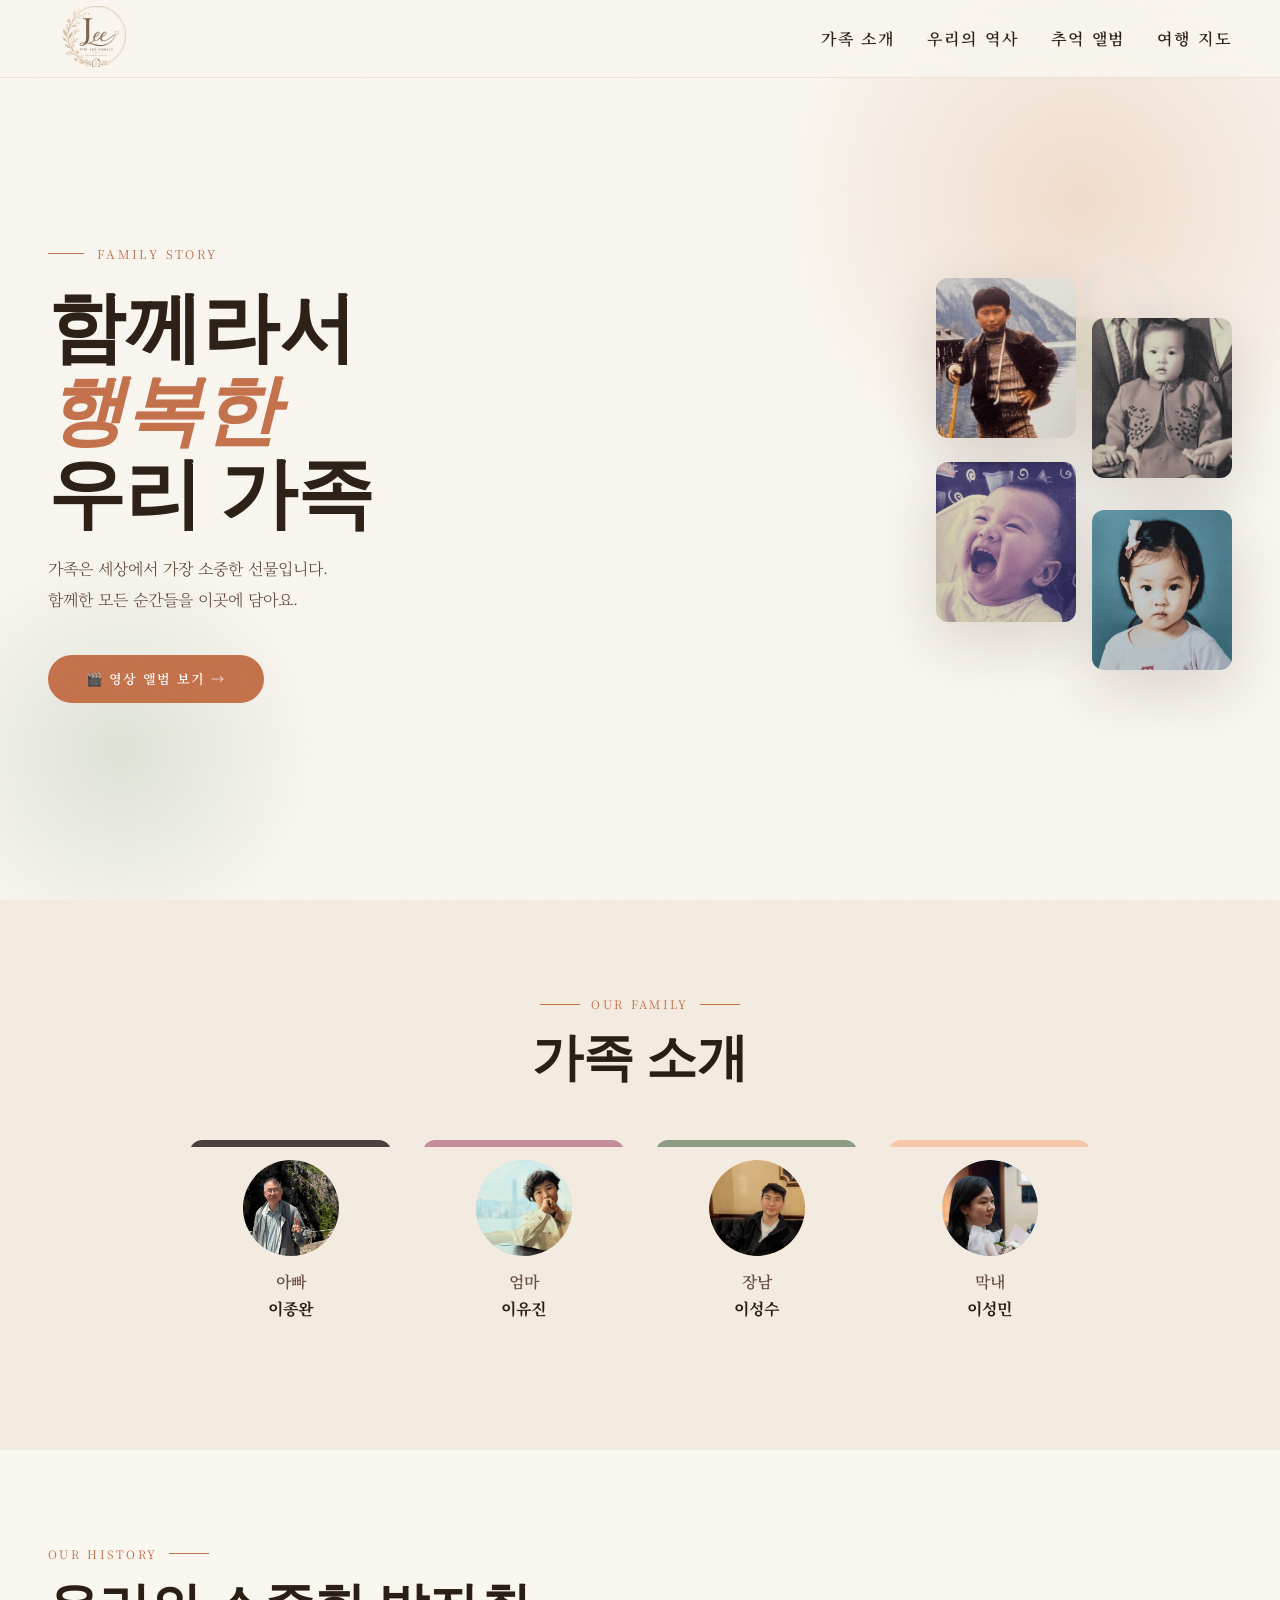
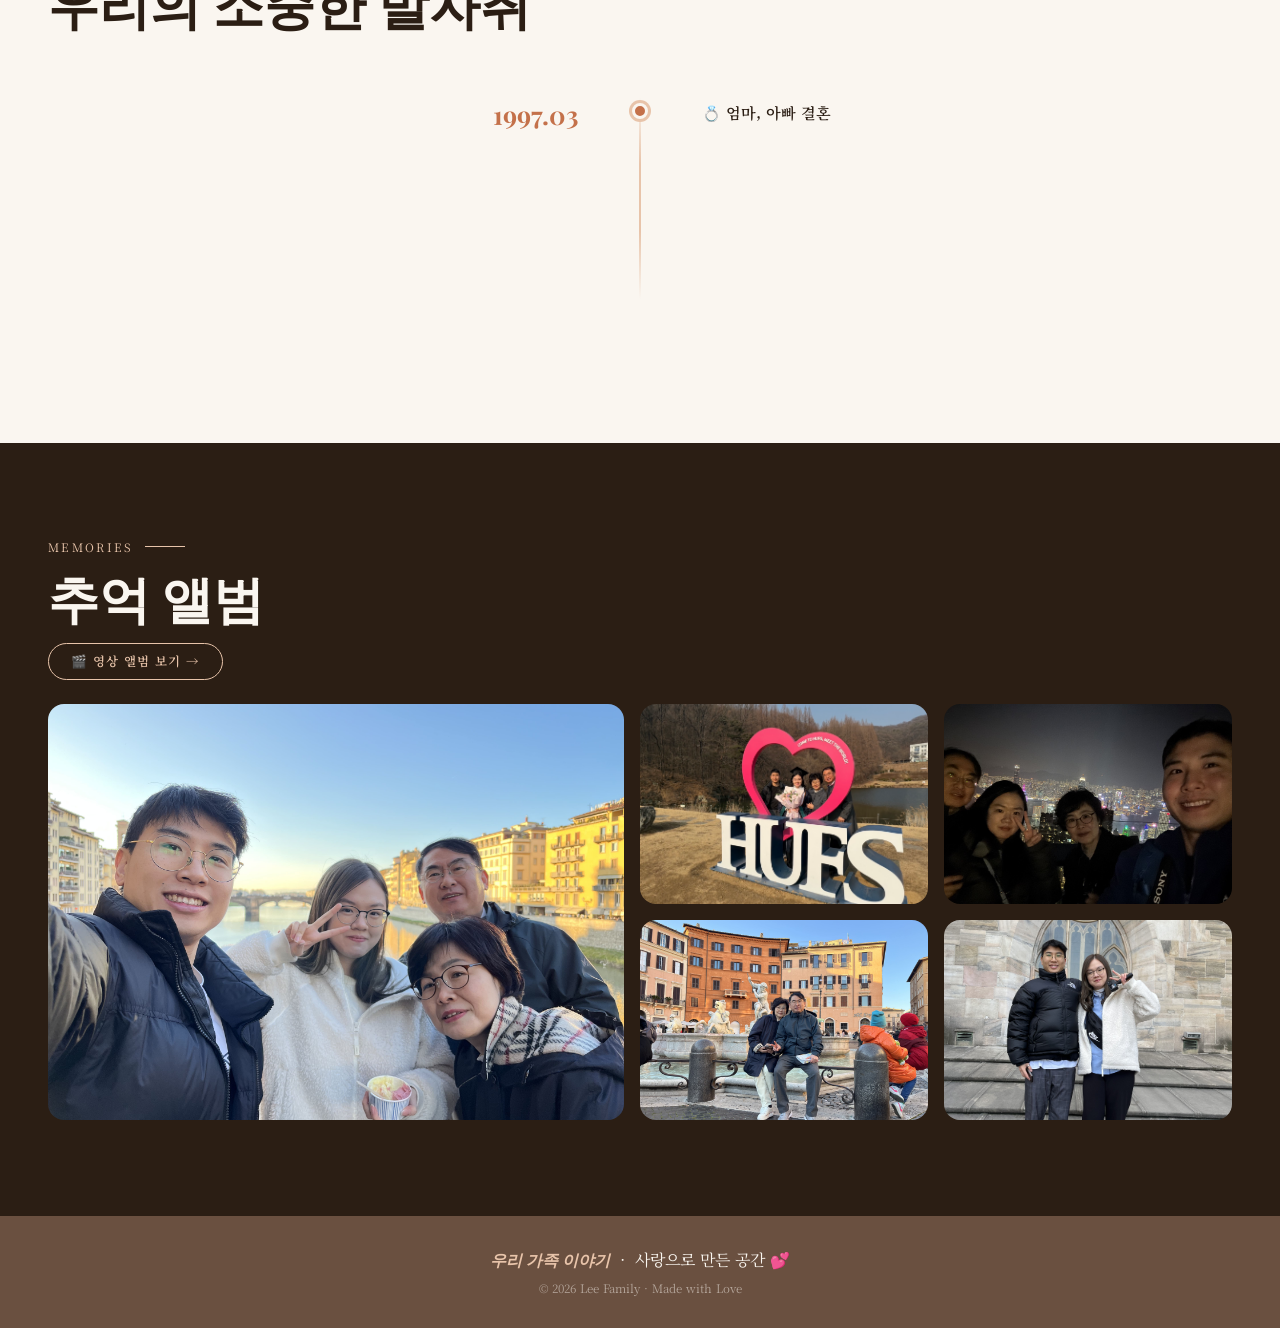
==== commit dc835e20: "add travel" ====
--- a/index.html
+++ b/index.html
@@ -19,6 +19,7 @@
     <li><a href="#members">가족 소개</a></li>
     <li><a href="#timeline">우리의 역사</a></li>
     <li><a href="#gallery">추억 앨범</a></li>
+    <li><a href="travel.html">여행 지도</a></li>
   </ul>
 </nav>
 
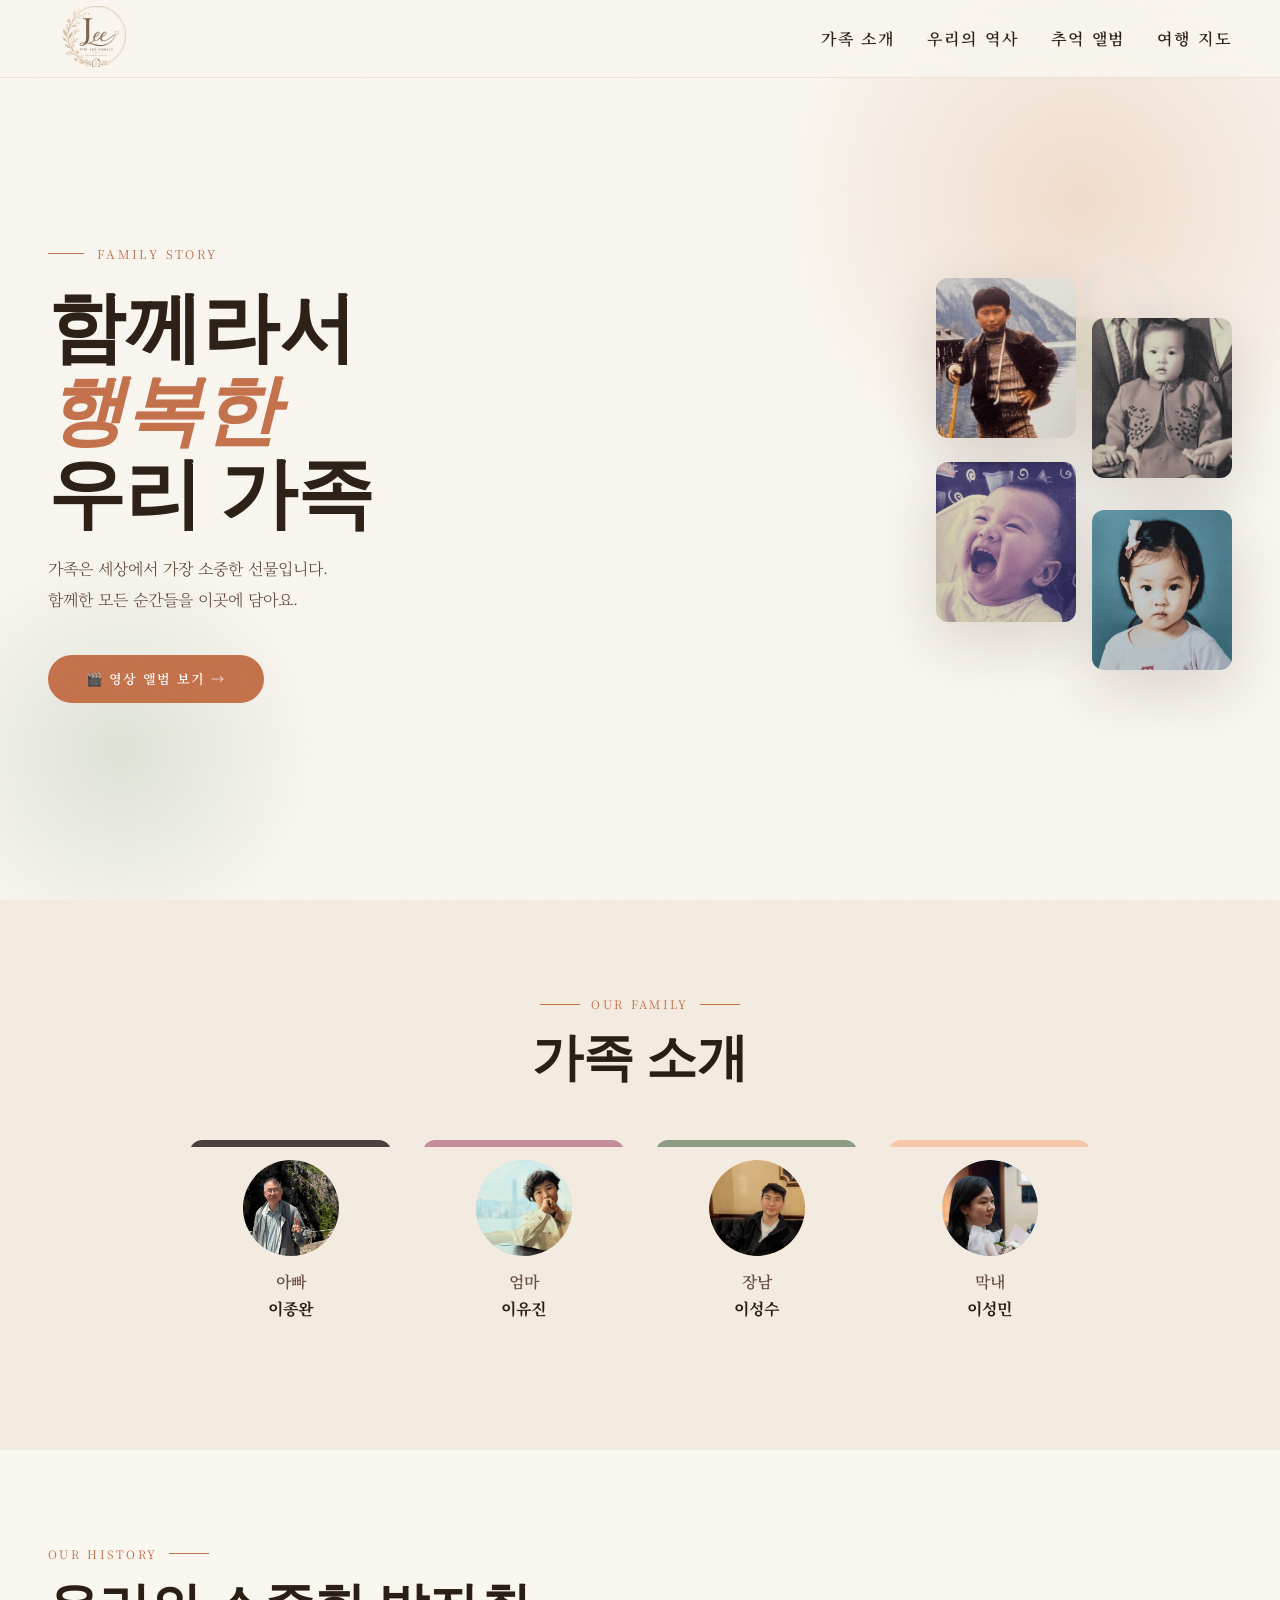
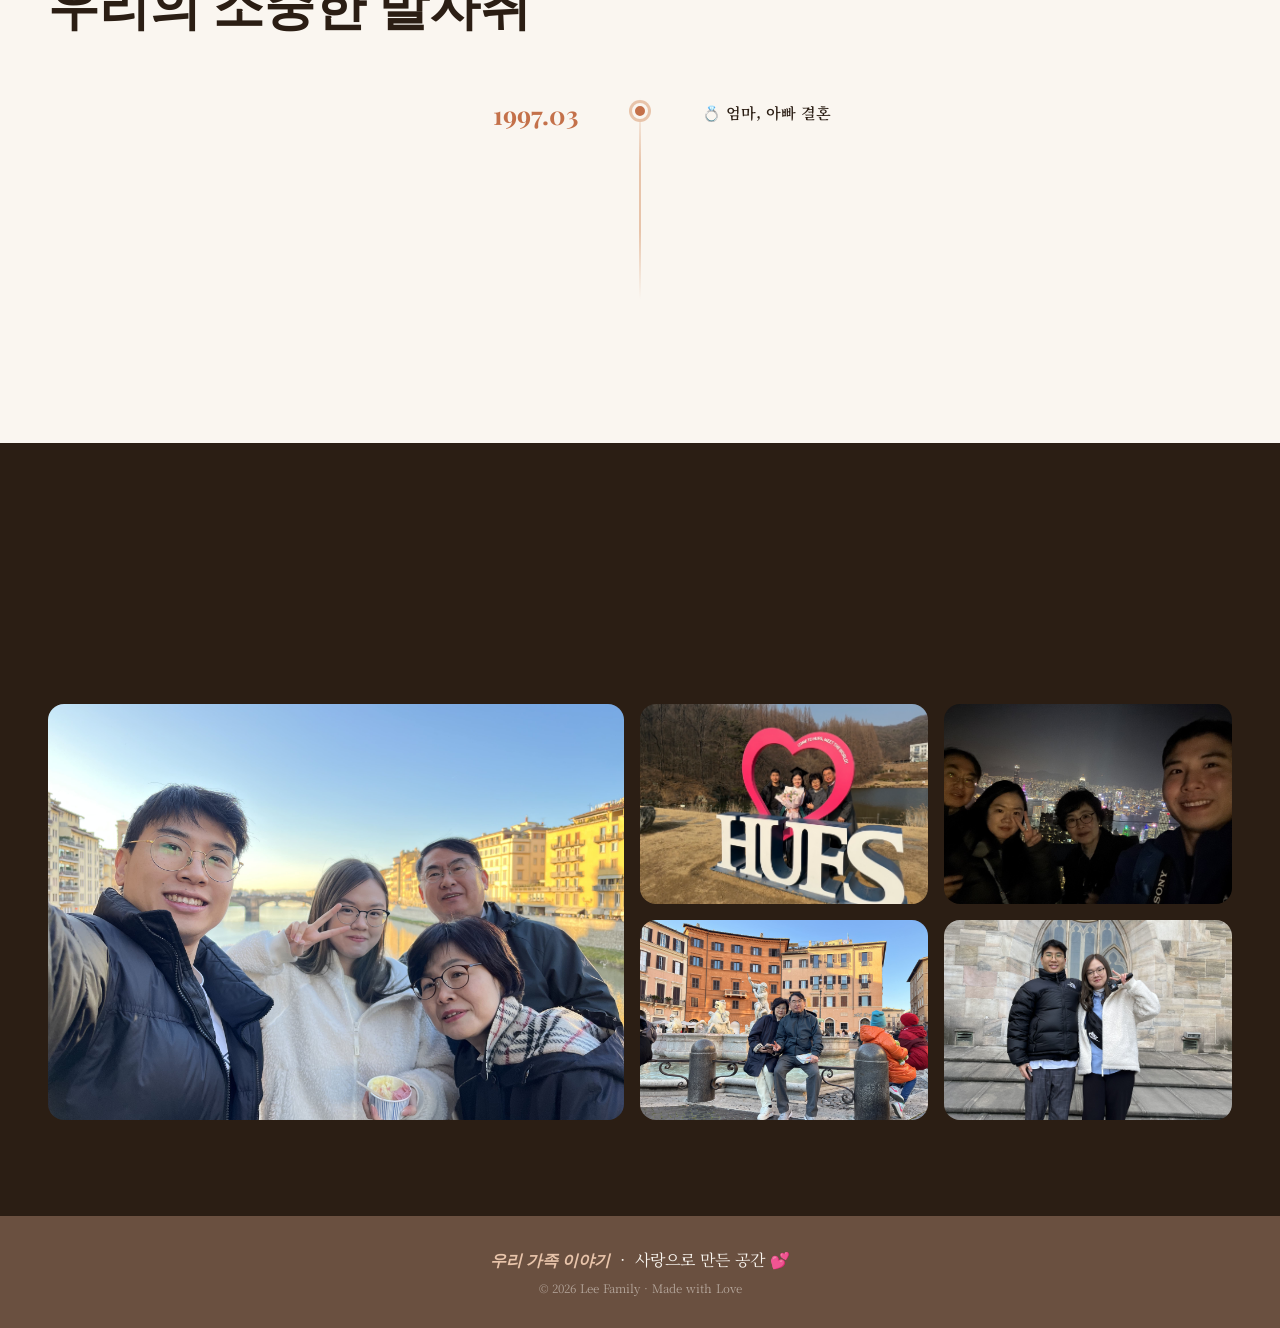
==== commit aada32f5: "add nav" ====
--- a/index.html
+++ b/index.html
@@ -21,6 +21,9 @@
     <li><a href="#gallery">추억 앨범</a></li>
     <li><a href="travel.html">여행 지도</a></li>
   </ul>
+  <button class="nav-toggle" aria-label="메뉴 열기" aria-expanded="false">
+    <span></span><span></span><span></span>
+  </button>
 </nav>
 
 <!-- HERO -->
@@ -163,6 +166,7 @@
   <p style="margin-top:0.5rem;font-size:0.72rem;opacity:0.5">© 2026 Lee Family · Made with Love</p>
 </footer>
 
+<script src="./js/nav.js"></script>
 <script src="./js/script.js"></script>
 </body>
 </html>
--- a/css/style.css
+++ b/css/style.css
@@ -70,6 +70,29 @@
   display: block;
   object-fit: contain;
 }
+
+/* ── 햄버거 메뉴 버튼 (기본: 숨김, 모바일에서 표시) ── */
+.nav-toggle {
+  display: none;
+  flex-direction: column;
+  justify-content: center;
+  gap: 5px;
+  width: 44px; height: 44px;
+  padding: 0;
+  background: none; border: none; cursor: pointer;
+  z-index: 101;
+}
+.nav-toggle span {
+  display: block;
+  width: 26px; height: 2px;
+  background: var(--deep);
+  border-radius: 2px;
+  transition: transform 0.3s ease, opacity 0.2s ease;
+}
+/* 열렸을 때 X 모양으로 변형 */
+.nav-toggle.open span:nth-child(1) { transform: translateY(7px) rotate(45deg); }
+.nav-toggle.open span:nth-child(2) { opacity: 0; }
+.nav-toggle.open span:nth-child(3) { transform: translateY(-7px) rotate(-45deg); }
 
 /* ────────────────────────────────
    HERO
@@ -483,12 +506,37 @@
    ──────────────────────────────── */
 @media (max-width: 768px) {
   nav {
-    padding: 2.2rem 1.5rem 2rem 1.5rem; 
+    padding: 1rem 1.5rem;
     top: 0;
     position: fixed;
-    padding-top: max(2.2rem, env(safe-area-inset-top));
-  }
-  .nav-links { display: none; }
+    padding-top: max(1rem, env(safe-area-inset-top));
+  }
+
+  /* 햄버거 버튼 표시 */
+  .nav-toggle { display: flex; }
+
+  /* 메뉴: 평소엔 접힘, .open 이면 아래로 펼쳐짐 */
+  .nav-links {
+    display: flex;
+    flex-direction: column;
+    gap: 1.4rem;
+    position: absolute;
+    top: 100%; left: 0; right: 0;
+    padding: 1.4rem 1.8rem 1.8rem;
+    background: rgba(250,246,240,0.98);
+    backdrop-filter: blur(12px);
+    border-bottom: 1px solid rgba(196,113,74,0.15);
+    box-shadow: 0 14px 30px rgba(43,30,20,0.12);
+    transform: translateY(-14px);
+    opacity: 0;
+    pointer-events: none;
+    transition: opacity 0.25s ease, transform 0.25s ease;
+  }
+  .nav-links.open {
+    transform: translateY(0);
+    opacity: 1;
+    pointer-events: auto;
+  }
 
   #hero { grid-template-columns: 1fr; padding: 6rem 1.5rem 3rem; gap: 2rem; }
   .hero-visual { justify-self: center; max-width: 340px; }
@@ -548,12 +596,11 @@
 @media (max-width: 400px) {
 
   nav {
-    padding: 2.2rem 1.5rem 2rem 1.5rem; 
+    padding: 1rem 1.5rem;
     top: 0;
     position: fixed;
-    padding-top: max(0.8rem, env(safe-area-inset-top));
-  }
-  .nav-links { display: none; }
+    padding-top: max(1rem, env(safe-area-inset-top));
+  }
 
   /* 히어로 */
   .hero-title { font-size: 2.4rem; }
